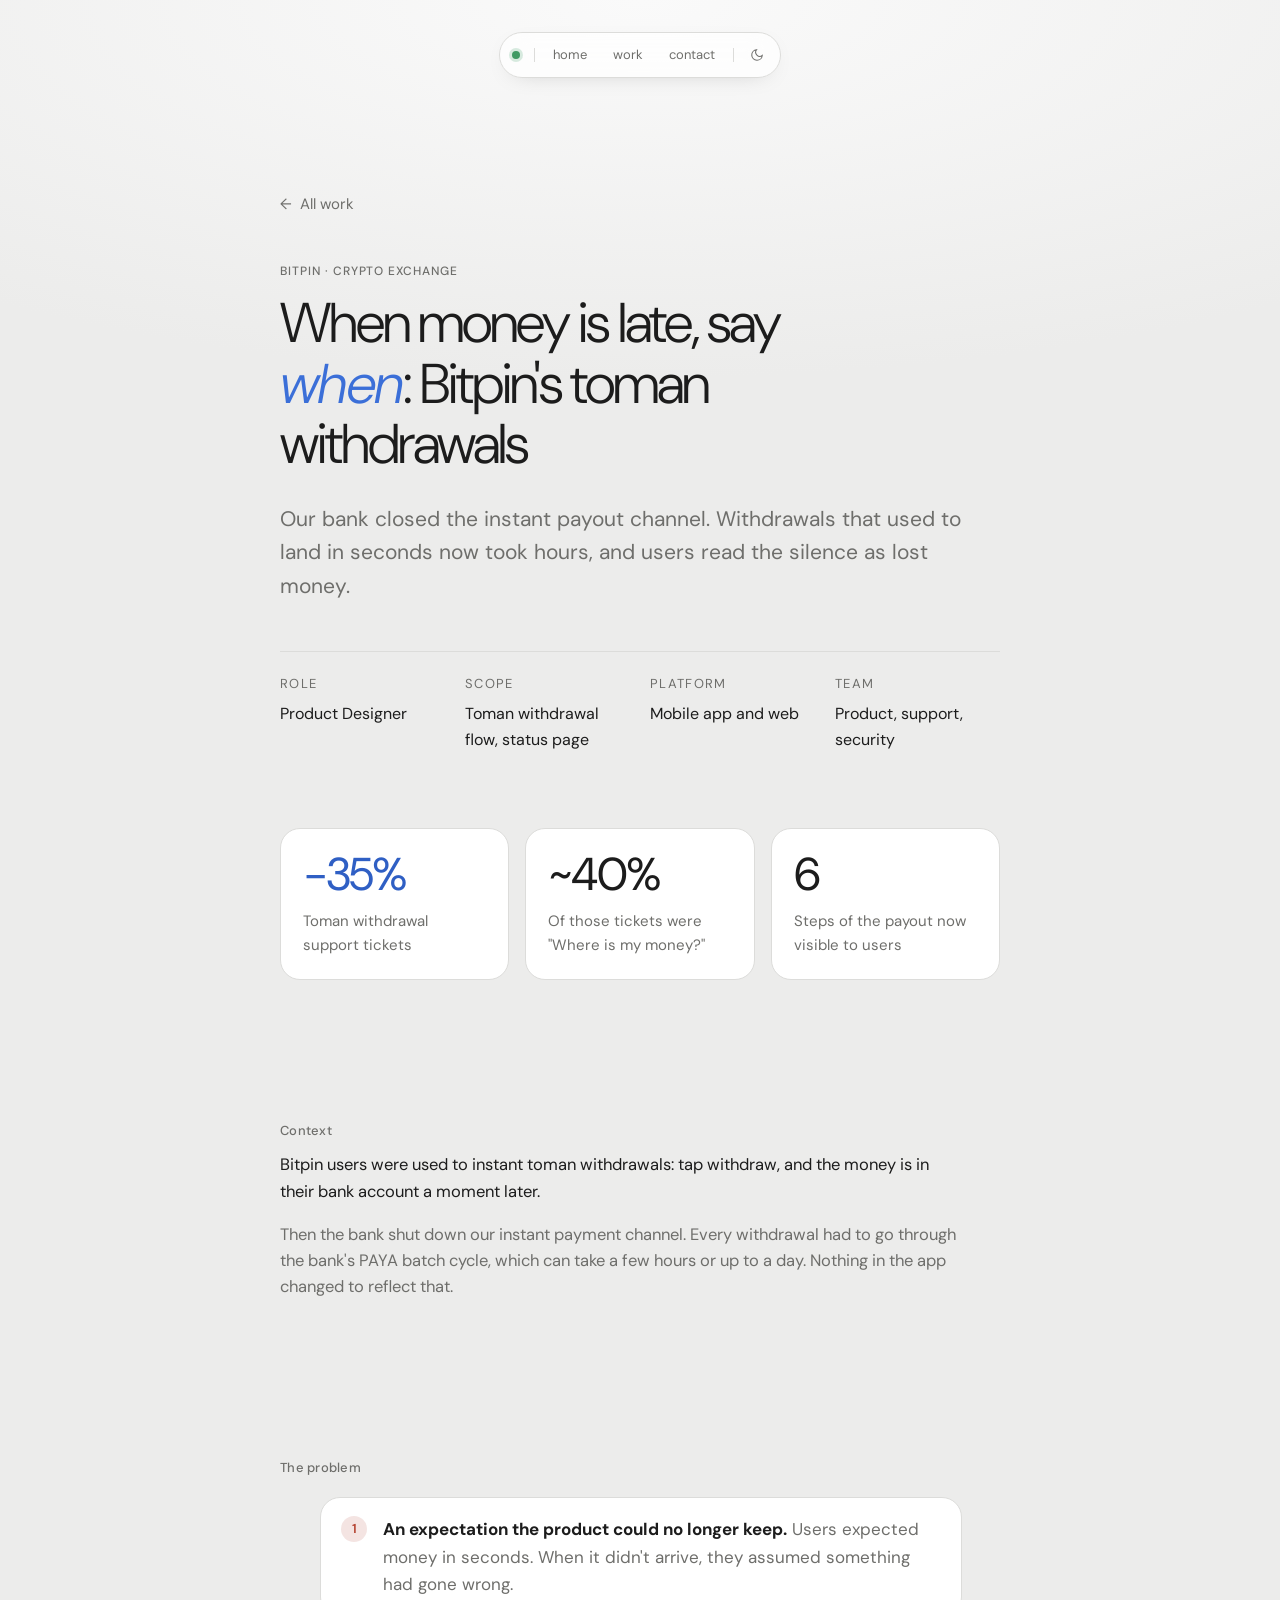
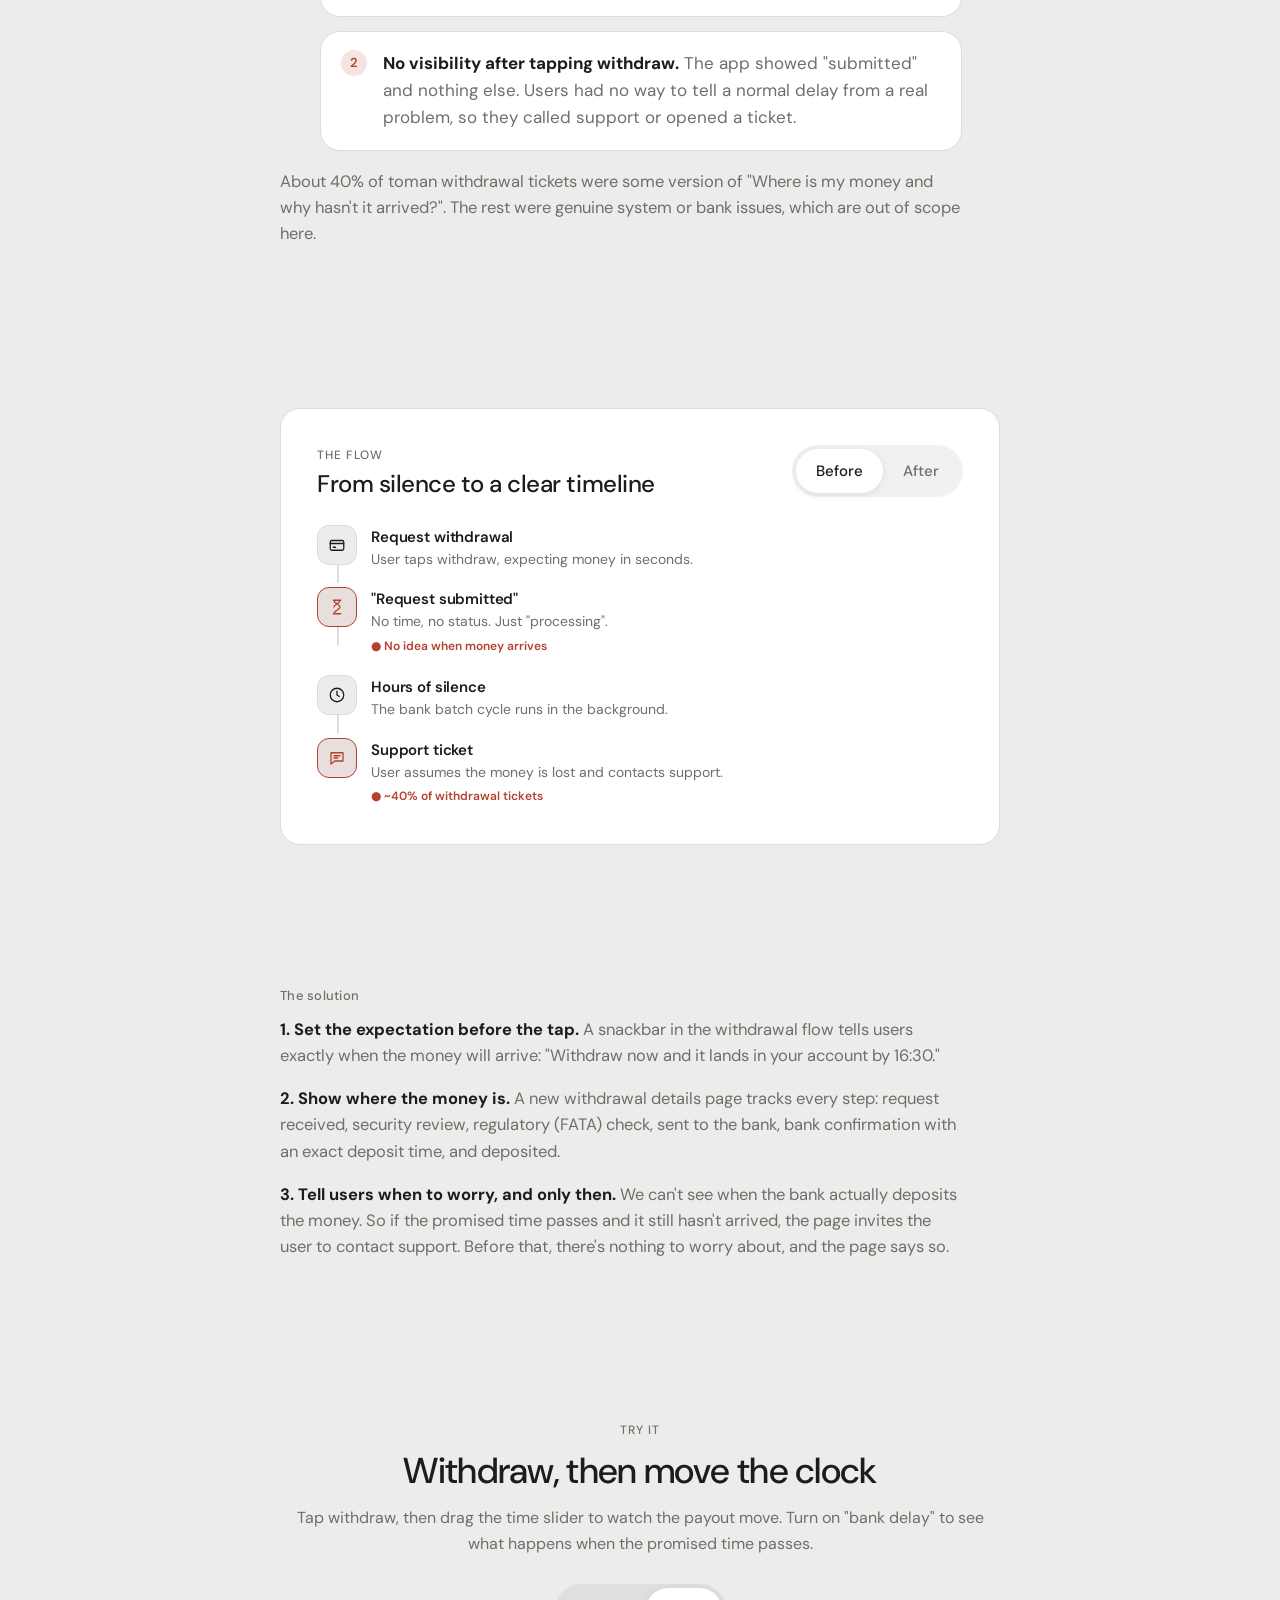
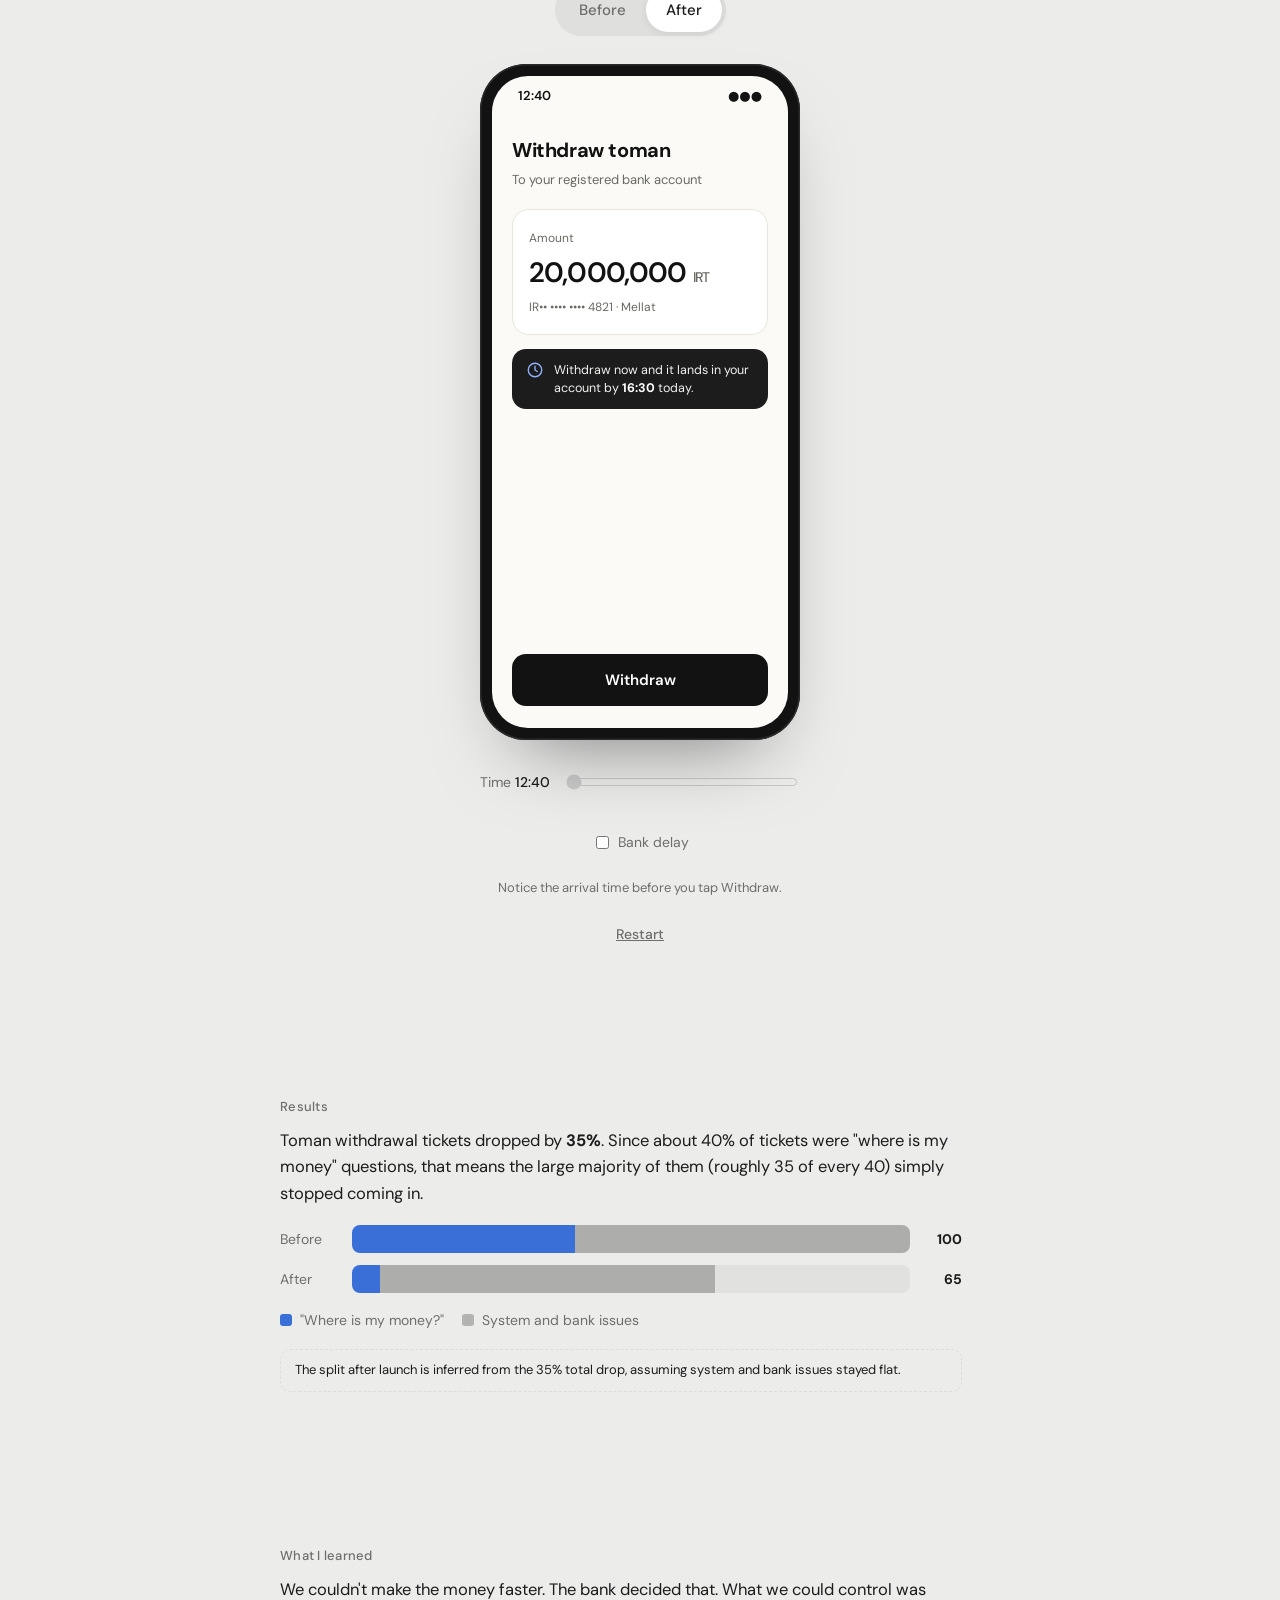
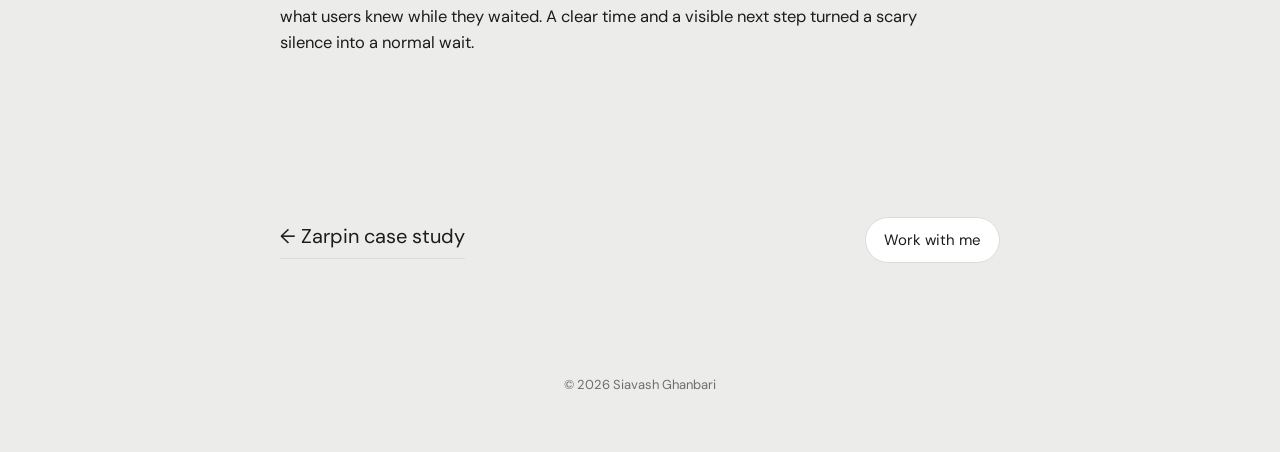
==== bitpin.html @ 80f56944 "Add product design portfolio with Zarpin and Bitpin case studies Co-Authored-By: Claude Opus 5.5 <no" ====
<!doctype html>
<html lang="en">
<head>
  <meta charset="utf-8">
  <meta name="viewport" content="width=device-width, initial-scale=1">
  <title>Bitpin Toman Withdrawals · Siavash Ghanbari</title>
  <meta name="description" content="Case study: making delayed toman withdrawals at Bitpin transparent, cutting withdrawal support tickets by 35%.">
  <link rel="preconnect" href="https://fonts.googleapis.com">
  <link rel="preconnect" href="https://fonts.gstatic.com" crossorigin>
  <link href="https://fonts.googleapis.com/css2?family=DM+Sans:opsz,wght@9..40,300;9..40,400;9..40,500;9..40,600&display=swap" rel="stylesheet">
  <link rel="stylesheet" href="styles.css">
  <script>(function(){var t=null;try{t=new URLSearchParams(location.search).get('theme')}catch(e){}if(t!=='dark'&&t!=='light'){try{t=localStorage.getItem('theme')}catch(e){}}if(t!=='dark'&&t!=='light'){t=matchMedia('(prefers-color-scheme: dark)').matches?'dark':'light'}document.documentElement.dataset.theme=t;try{localStorage.setItem('theme',t)}catch(e){}})()</script>
  <link rel="icon" href="avatar.webp">
</head>
<body>
  <a class="skip" href="#main">Skip to content</a>
  <div class="progress" aria-hidden="true"></div>

  <header class="pillnav-wrap">
    <nav class="pillnav" aria-label="Primary">
      <span class="pill-dot" aria-hidden="true"></span>
      <span class="pill-sep" aria-hidden="true"></span>
      <a href="index.html">home</a>
      <a href="index.html#work">work</a>
      <a href="index.html#contact">contact</a>
      <span class="pill-sep" aria-hidden="true"></span>
      <button class="pill-theme" type="button" aria-label="Toggle dark mode" data-theme-toggle>
        <svg viewBox="0 0 24 24" fill="none" stroke="currentColor" stroke-width="1.8" stroke-linecap="round"><path d="M21 12.8A9 9 0 1 1 11.2 3a7 7 0 0 0 9.8 9.8Z"/></svg>
      </button>
    </nav>
  </header>

  <main id="main">
    <section class="cs-hero">
      <div class="wrap">
        <a class="back" href="index.html"><span aria-hidden="true">←</span> All work</a>
        <p class="eyebrow">Bitpin · Crypto exchange</p>
        <h1>When money is late, say <span class="serif" style="color:#3b6fd8">when</span>: Bitpin's toman withdrawals</h1>
        <p class="hero-lede" style="opacity:1;animation:none">Our bank closed the instant payout channel. Withdrawals that used to land in seconds now took hours, and users read the silence as lost money.</p>
        <dl class="facts">
          <div><dt>Role</dt><dd>Product Designer</dd></div>
          <div><dt>Scope</dt><dd>Toman withdrawal flow, status page</dd></div>
          <div><dt>Platform</dt><dd>Mobile app and web</dd></div>
          <div><dt>Team</dt><dd>Product, support, security</dd></div>
        </dl>
      </div>
    </section>

    <section style="padding-top:20px">
      <div class="wrap">
        <div class="kpis">
          <div class="kpi reveal"><b class="blue">−35%</b><span>Toman withdrawal support tickets</span></div>
          <div class="kpi reveal"><b>~40%</b><span>Of those tickets were "Where is my money?"</span></div>
          <div class="kpi reveal"><b>6</b><span>Steps of the payout now visible to users</span></div>
        </div>
      </div>
    </section>

    <section>
      <div class="wrap cs-grid">
        <h2 class="reveal">Context</h2>
        <div class="body reveal">
          <p>Bitpin users were used to instant toman withdrawals: tap withdraw, and the money is in their bank account a moment later.</p>
          <p class="muted">Then the bank shut down our instant payment channel. Every withdrawal had to go through the bank's PAYA batch cycle, which can take a few hours or up to a day. Nothing in the app changed to reflect that.</p>
        </div>
      </div>
    </section>

    <section>
      <div class="wrap cs-grid">
        <h2 class="reveal">The problem</h2>
        <div class="body reveal">
          <ul class="pain">
            <li><span class="n">1</span><div><strong>An expectation the product could no longer keep.</strong> <span class="muted">Users expected money in seconds. When it didn't arrive, they assumed something had gone wrong.</span></div></li>
            <li><span class="n">2</span><div><strong>No visibility after tapping withdraw.</strong> <span class="muted">The app showed "submitted" and nothing else. Users had no way to tell a normal delay from a real problem, so they called support or opened a ticket.</span></div></li>
          </ul>
          <p class="muted" style="margin-top:18px">About 40% of toman withdrawal tickets were some version of "Where is my money and why hasn't it arrived?". The rest were genuine system or bank issues, which are out of scope here.</p>
        </div>
      </div>
    </section>

    <section>
      <div class="wrap">
        <div class="flow-wrap reveal">
          <div class="flow-top">
            <div><p class="eyebrow" style="margin:0 0 6px">The flow</p><h3 style="font-size:24px">From silence to a clear timeline</h3></div>
            <div class="seg" data-seg="flow" role="group" aria-label="Compare flows">
              <span class="thumb" aria-hidden="true"></span>
              <button type="button" data-value="before" aria-pressed="true">Before</button>
              <button type="button" data-value="after" aria-pressed="false">After</button>
            </div>
          </div>
          <ol class="flow" data-flow style="list-style:none;padding:0;margin:0" aria-live="polite"></ol>
        </div>
      </div>
    </section>

    <section>
      <div class="wrap cs-grid">
        <h2 class="reveal">The solution</h2>
        <div class="body reveal">
          <p><strong>1. Set the expectation before the tap.</strong> <span class="muted">A snackbar in the withdrawal flow tells users exactly when the money will arrive: "Withdraw now and it lands in your account by 16:30."</span></p>
          <p><strong>2. Show where the money is.</strong> <span class="muted">A new withdrawal details page tracks every step: request received, security review, regulatory (FATA) check, sent to the bank, bank confirmation with an exact deposit time, and deposited.</span></p>
          <p><strong>3. Tell users when to worry, and only then.</strong> <span class="muted">We can't see when the bank actually deposits the money. So if the promised time passes and it still hasn't arrived, the page invites the user to contact support. Before that, there's nothing to worry about, and the page says so.</span></p>
        </div>
      </div>
    </section>

    <section>
      <div class="wrap proto">
        <div class="proto-copy reveal">
          <p class="eyebrow">Try it</p>
          <h3>Withdraw, then move the clock</h3>
          <p>Tap withdraw, then drag the time slider to watch the payout move. Turn on "bank delay" to see what happens when the promised time passes.</p>
          <div class="seg" data-seg="wproto" role="group" aria-label="Prototype version" style="margin-top:12px">
            <span class="thumb" aria-hidden="true"></span>
            <button type="button" data-value="before" aria-pressed="false">Before</button>
            <button type="button" data-value="after" aria-pressed="true">After</button>
          </div>
        </div>
        <div class="reveal">
          <div class="phone" data-wproto>
            <div class="screen">
              <div class="sbar" aria-hidden="true"><span data-wclock>12:40</span><span>●●●</span></div>

              <div class="view" data-view="form">
                <h5>Withdraw toman</h5>
                <p class="sub">To your registered bank account</p>
                <div class="amount"><small>Amount</small><div>20,000,000 <em>IRT</em></div><small>IR•• •••• •••• 4821 · Mellat</small></div>
                <div class="snack" data-snack><svg viewBox="0 0 24 24" fill="none" stroke="currentColor" stroke-width="1.8" stroke-linecap="round"><circle cx="12" cy="12" r="9"/><path d="M12 7v5l3 2"/></svg><span>Withdraw now and it lands in your account by <b>16:30</b> today.</span></div>
                <button class="pbtn" type="button" data-act="withdraw">Withdraw</button>
              </div>

              <div class="view hidden" data-view="old">
                <div class="success" style="display:flex;flex-direction:column;align-items:center;text-align:center;margin-top:40px;gap:6px">
                  <div class="spinner" aria-hidden="true"></div>
                  <h5 style="margin-top:14px">Request submitted</h5>
                  <p class="sub">Processing</p>
                </div>
                <div class="old-msg" data-oldmsg></div>
                <button class="pbtn ghost" type="button" data-act="reset" style="margin-top:auto">Back</button>
              </div>

              <div class="view hidden" data-view="details">
                <h5>Withdrawal details</h5>
                <p class="sub">20,000,000 IRT · Mellat ••4821</p>
                <ol class="wsteps" data-wsteps></ol>
                <div class="eta-card" data-eta>Expected in your account by <b>16:30</b></div>
                <div class="late-card" data-late hidden>
                  <strong>It's past 16:30 and the money isn't in your account?</strong>
                  <span>Banks sometimes run late. Contact support and we'll trace it.</span>
                  <button class="pbtn" type="button">Contact support</button>
                </div>
              </div>
            </div>
          </div>
          <div class="time-ctrl" data-timectrl>
            <label for="wtime">Time <output data-wtime-out>12:40</output></label>
            <input id="wtime" type="range" min="0" max="320" value="0" step="5" disabled>
            <label class="delay"><input type="checkbox" data-delay> Bank delay</label>
          </div>
          <p class="proto-hint" data-whint aria-live="polite"></p>
          <p style="text-align:center;margin:0"><button class="replay" type="button" data-wreset>Restart</button></p>
        </div>
      </div>
    </section>

    <section>
      <div class="wrap cs-grid">
        <h2 class="reveal">Results</h2>
        <div class="body reveal">
          <p>Toman withdrawal tickets dropped by <strong>35%</strong>. Since about 40% of tickets were "where is my money" questions, that means the large majority of them (roughly 35 of every 40) simply stopped coming in.</p>
          <div class="ticket-bars" aria-label="Withdrawal tickets before and after">
            <div class="tb-row"><span>Before</span><div class="tb"><i class="tb-where" style="--w:40%"></i><i class="tb-other" style="--w:60%"></i></div><b>100</b></div>
            <div class="tb-row"><span>After</span><div class="tb"><i class="tb-where" style="--w:5%"></i><i class="tb-other" style="--w:60%"></i></div><b>65</b></div>
          </div>
          <div class="legend"><span><i style="background:#3b6fd8"></i>"Where is my money?"</span><span><i style="background:color-mix(in srgb,var(--muted) 45%,transparent)"></i>System and bank issues</span></div>
          <p class="note">The split after launch is inferred from the 35% total drop, assuming system and bank issues stayed flat.</p>
        </div>
      </div>
    </section>

    <section>
      <div class="wrap cs-grid">
        <h2 class="reveal">What I learned</h2>
        <div class="body reveal">
          <p>We couldn't make the money faster. The bank decided that. What we could control was what users knew while they waited. A clear time and a visible next step turned a scary silence into a normal wait.</p>
        </div>
      </div>
    </section>

    <section>
      <div class="wrap next-case">
        <a class="big-link" href="zarpin.html" style="margin:0">← Zarpin case study</a>
        <a class="btn" href="index.html#contact">Work with me</a>
      </div>
    </section>
  </main>

  <footer class="c-footer">© <span data-year></span> Siavash Ghanbari</footer>

  <div class="cursor-pill" aria-hidden="true"></div>
  <script>
    window.PAGE_FLOWS = {
      before: [
        { t: 'Request withdrawal', d: 'User taps withdraw, expecting money in seconds.', icon: 'card' },
        { t: '"Request submitted"', d: 'No time, no status. Just "processing".', icon: 'hourglass', drop: 'No idea when money arrives' },
        { t: 'Hours of silence', d: 'The bank batch cycle runs in the background.', icon: 'clock' },
        { t: 'Support ticket', d: 'User assumes the money is lost and contacts support.', icon: 'chat', drop: '~40% of withdrawal tickets' },
      ],
      after: [
        { t: 'Request withdrawal + ETA snackbar', d: '"Withdraw now and it lands by 16:30."', icon: 'bell', fixed: 'Expectation set before the tap' },
        { t: 'Security and FATA checks', d: 'Shown live on the withdrawal details page.', icon: 'shield' },
        { t: 'Sent to bank, time confirmed', d: 'The bank confirms an exact deposit time.', icon: 'bank' },
        { t: 'Deposited', d: 'The timeline completes.', icon: 'check' },
        { t: 'Late? Then contact support', d: 'Support is offered only after the promised time passes.', icon: 'chat', fixed: 'Tickets only when needed' },
      ],
    };
  </script>
  <script src="data.js"></script>
  <script src="main.js"></script>
  <script src="bitpin.js"></script>
</body>
</html>
---- styles.css ----
/* ---------- Tokens ---------- */
:root {
  --bg: #f7f6f2;
  --surface: #ffffff;
  --ink: #121212;
  --muted: #5f5f5a;
  --line: #e4e2db;
  --accent: #b8902c;        /* gold, decorative */
  --accent-ink: #7d5f12;    /* gold, text-safe on light */
  --danger: #b4412f;
  --good: #2f7a4f;
  --radius: 18px;
  --ease: cubic-bezier(.22, 1, .36, 1);
  --fast: 180ms;
  --mid: 320ms;
  --max: 1120px;
  --gutter: clamp(16px, 4vw, 40px);
  color-scheme: light;
}
@media (prefers-color-scheme: dark) {
  :root:not([data-theme="light"]) {
    --bg: #0f0f0e; --surface: #181816; --ink: #f2f1ec; --muted: #a3a29b;
    --line: #2a2a27; --accent: #d6ad4b; --accent-ink: #e2bd62;
    --danger: #e0715f; --good: #5fbf88; color-scheme: dark;
  }
}
:root[data-theme="dark"] {
  --bg: #0f0f0e; --surface: #181816; --ink: #f2f1ec; --muted: #a3a29b;
  --line: #2a2a27; --accent: #d6ad4b; --accent-ink: #e2bd62;
  --danger: #e0715f; --good: #5fbf88; color-scheme: dark;
}

/* ---------- Base ---------- */
*, *::before, *::after { box-sizing: border-box; }
html { -webkit-text-size-adjust: 100%; scroll-behavior: smooth; }
body {
  margin: 0; background: var(--bg); color: var(--ink);
  font: 400 17px/1.6 "DM Sans", system-ui, -apple-system, sans-serif;
  -webkit-font-smoothing: antialiased; overflow-x: hidden;
}
img { max-width: 100%; display: block; }
a { color: inherit; }
::selection { background: var(--accent); color: #111; }
:focus-visible { outline: 2px solid var(--accent); outline-offset: 3px; border-radius: 6px; }
.skip { position: absolute; left: -999px; top: 8px; background: var(--ink); color: var(--bg); padding: 8px 12px; border-radius: 8px; z-index: 100; }
.skip:focus { left: 8px; }
.wrap { max-width: var(--max); margin: 0 auto; padding: 0 var(--gutter); }
.serif { font-family: "Instrument Serif", Georgia, serif; font-weight: 400; font-style: italic; letter-spacing: -0.01em; }
.eyebrow { font-size: 13px; text-transform: uppercase; letter-spacing: .12em; color: var(--muted); font-weight: 500; }
h1, h2, h3 { line-height: 1.08; letter-spacing: -0.03em; margin: 0; font-weight: 600; }
p { margin: 0 0 1em; }

/* ---------- Nav ---------- */
.nav {
  position: sticky; top: 0; z-index: 40;
  backdrop-filter: saturate(1.4) blur(14px); -webkit-backdrop-filter: saturate(1.4) blur(14px);
  background: color-mix(in srgb, var(--bg) 78%, transparent);
  border-bottom: 1px solid transparent; transition: border-color var(--mid) var(--ease);
}
.nav.scrolled { border-color: var(--line); }
.nav .wrap { display: flex; align-items: center; justify-content: space-between; height: 64px; }
.logo { white-space: nowrap; font-weight: 600; text-decoration: none; letter-spacing: -0.02em; display: flex; align-items: center; gap: 10px; }
.logo .dot { width: 9px; height: 9px; border-radius: 50%; background: var(--accent); box-shadow: 0 0 0 0 var(--accent); animation: pulse 2.4s infinite; }
@keyframes pulse { 0% { box-shadow: 0 0 0 0 color-mix(in srgb, var(--accent) 60%, transparent); } 70% { box-shadow: 0 0 0 10px transparent; } 100% { box-shadow: 0 0 0 0 transparent; } }
.nav-links { display: flex; gap: 6px; align-items: center; }
.nav-links a, .theme-btn {
  text-decoration: none; font-size: 15px; padding: 10px 14px; border-radius: 999px; color: var(--muted);
  transition: color var(--fast), background var(--fast); min-height: 44px; display: inline-flex; align-items: center;
}
.nav-links a:hover { color: var(--ink); background: color-mix(in srgb, var(--ink) 6%, transparent); }
.theme-btn { border: 0; background: none; cursor: pointer; font: inherit; width: 44px; justify-content: center; }
.theme-btn:hover { color: var(--ink); background: color-mix(in srgb, var(--ink) 6%, transparent); }
.theme-btn svg { width: 18px; height: 18px; }
@media (max-width: 560px) { .nav-links a.hide-sm { display: none; } .nav-links { gap: 0; } .nav-links a { padding: 10px; } }

/* ---------- Hero ---------- */
.hero { padding: clamp(72px, 14vw, 160px) 0 clamp(56px, 9vw, 110px); }
.hero h1 { font-size: clamp(44px, 8.4vw, 104px); max-width: 13ch; }
.hero h1 .line { display: block; overflow: hidden; padding-bottom: .06em; }
.hero h1 .line > span { display: inline-block; transform: translateY(105%); animation: rise .9s var(--ease) forwards; }
.hero h1 .line:nth-child(2) > span { animation-delay: .08s; }
.hero h1 .line:nth-child(3) > span { animation-delay: .16s; }
@keyframes rise { to { transform: none; } }
.hero-meta { display: flex; flex-wrap: wrap; gap: 28px 48px; margin-top: 44px; color: var(--muted); font-size: 15px; opacity: 0; animation: fade .8s .45s var(--ease) forwards; }
.hero-meta strong { display: block; color: var(--ink); font-weight: 500; }
.hero-lede { font-size: clamp(18px, 2vw, 21px); color: var(--muted); max-width: 46ch; margin-top: 28px; opacity: 0; animation: fade .8s .3s var(--ease) forwards; }
@keyframes fade { from { opacity: 0; transform: translateY(8px); } to { opacity: 1; transform: none; } }
.status { display: inline-flex; align-items: center; gap: 8px; }
.status i { width: 8px; height: 8px; border-radius: 50%; background: var(--good); display: inline-block; }

/* ---------- Section ---------- */
section { padding: clamp(56px, 9vw, 120px) 0; }
.section-head { display: flex; justify-content: space-between; align-items: end; gap: 24px; margin-bottom: 40px; border-top: 1px solid var(--line); padding-top: 22px; }
.section-head h2 { font-size: clamp(28px, 4vw, 44px); }

/* ---------- Work cards ---------- */
.work { display: grid; gap: 28px; }
.card {
  position: relative; display: grid; grid-template-columns: 1.15fr 1fr; gap: 0; text-decoration: none;
  background: var(--surface); border: 1px solid var(--line); border-radius: var(--radius); overflow: hidden;
  transition: transform var(--mid) var(--ease), box-shadow var(--mid) var(--ease); cursor: none;
}
.card:hover { transform: translateY(-4px); box-shadow: 0 24px 60px -30px rgba(0,0,0,.35); }
.card-media { aspect-ratio: 4 / 3; background: radial-gradient(120% 120% at 20% 10%, #f3e3b4 0%, #e6c76f 40%, #b8902c 100%); position: relative; overflow: hidden; }
.card-media .phone-mini { position: absolute; left: 50%; top: 14%; width: 38%; transform: translateX(-50%) translateY(6%); transition: transform .6s var(--ease); }
.card:hover .phone-mini { transform: translateX(-50%) translateY(0) rotate(-2deg); }
.card-body { padding: clamp(24px, 3.4vw, 44px); display: flex; flex-direction: column; gap: 14px; }
.card-body h3 { font-size: clamp(24px, 2.8vw, 34px); }
.card-body p { color: var(--muted); margin: 0; }
.tags { display: flex; flex-wrap: wrap; gap: 8px; margin-top: auto; padding-top: 14px; }
.tag { font-size: 13px; border: 1px solid var(--line); padding: 5px 11px; border-radius: 999px; color: var(--muted); }
.kpi-inline { font-size: 15px; color: var(--ink); display: flex; gap: 8px; align-items: baseline; }
.kpi-inline b { font-size: 30px; letter-spacing: -0.03em; color: var(--accent-ink); }
.card.soon { cursor: default; grid-template-columns: 1fr; }
.card.soon:hover { transform: none; box-shadow: none; }
.card.soon .card-body { flex-direction: row; justify-content: space-between; align-items: center; }
@media (max-width: 820px) { .card { grid-template-columns: 1fr; cursor: pointer; } }

/* cursor pill */
.cursor-pill {
  position: fixed; left: 0; top: 0; z-index: 60; pointer-events: none;
  background: var(--ink); color: var(--bg); font-size: 14px; font-weight: 500; padding: 10px 16px; border-radius: 999px;
  transform: translate(-50%, -50%) scale(0); transition: transform var(--mid) var(--ease); white-space: nowrap;
}
.cursor-pill.on { transform: translate(-50%, -50%) scale(1); }
@media (hover: none) { .cursor-pill { display: none; } }

/* ---------- About / Approach ---------- */
.approach { display: grid; grid-template-columns: repeat(3, 1fr); gap: 20px; }
.approach .item { border-top: 1px solid var(--line); padding-top: 18px; }
.approach .num { font-size: 13px; color: var(--muted); font-variant-numeric: tabular-nums; }
.approach h3 { font-size: 20px; margin: 10px 0 8px; letter-spacing: -0.01em; }
.approach p { color: var(--muted); font-size: 16px; }
@media (max-width: 820px) { .approach { grid-template-columns: 1fr; } }

/* ---------- Contact ---------- */
.contact h2 { font-size: clamp(40px, 7vw, 88px); max-width: 14ch; }
.big-link { display: inline-flex; align-items: center; gap: 14px; margin-top: 36px; font-size: clamp(20px, 2.6vw, 28px); text-decoration: none; border-bottom: 1px solid var(--line); padding-bottom: 6px; transition: gap var(--mid) var(--ease), border-color var(--fast); }
.big-link:hover { gap: 22px; border-color: var(--ink); }
.socials { display: flex; flex-wrap: wrap; gap: 10px; margin-top: 32px; }
.btn {
  display: inline-flex; align-items: center; gap: 8px; min-height: 44px; padding: 10px 18px; border-radius: 999px;
  border: 1px solid var(--line); text-decoration: none; font-size: 15px; background: var(--surface);
  transition: background var(--fast), color var(--fast), transform var(--fast);
}
.btn:hover { background: var(--ink); color: var(--bg); }
.btn:active { transform: scale(.97); }
footer { padding: 32px 0 48px; color: var(--muted); font-size: 14px; }
footer .wrap { display: flex; justify-content: space-between; gap: 16px; flex-wrap: wrap; border-top: 1px solid var(--line); padding-top: 22px; }

/* ---------- Reveal ---------- */
.reveal { opacity: 0; transform: translateY(18px); transition: opacity .8s var(--ease), transform .8s var(--ease); }
.reveal.in { opacity: 1; transform: none; }

/* ---------- Case study ---------- */
.progress { position: fixed; top: 0; left: 0; height: 2px; background: var(--accent); width: 100%; transform-origin: 0 50%; transform: scaleX(0); z-index: 50; }
.cs-hero { padding: clamp(56px, 10vw, 120px) 0 40px; }
.cs-hero h1 { font-size: clamp(38px, 6.6vw, 80px); max-width: 16ch; }
.back { display: inline-flex; gap: 8px; align-items: center; text-decoration: none; color: var(--muted); font-size: 15px; margin-bottom: 36px; min-height: 44px; }
.back:hover { color: var(--ink); }
.facts { display: grid; grid-template-columns: repeat(4, 1fr); gap: 20px; margin-top: 48px; border-top: 1px solid var(--line); padding-top: 22px; }
.facts dt { font-size: 13px; color: var(--muted); text-transform: uppercase; letter-spacing: .1em; }
.facts dd { margin: 6px 0 0; font-size: 16px; }
@media (max-width: 720px) { .facts { grid-template-columns: 1fr 1fr; } }

.kpis { display: grid; grid-template-columns: repeat(3, 1fr); gap: 16px; }
.kpi { background: var(--surface); border: 1px solid var(--line); border-radius: var(--radius); padding: 26px; }
.kpi b { display: block; font-size: clamp(40px, 5.4vw, 64px); letter-spacing: -0.04em; line-height: 1; font-weight: 600; font-variant-numeric: tabular-nums; }
.kpi b.gold { color: var(--accent-ink); }
.kpi > span { color: var(--muted); font-size: 15px; display: block; margin-top: 12px; }
@media (max-width: 720px) { .kpis { grid-template-columns: 1fr; } }

.cs-grid { display: grid; grid-template-columns: 220px 1fr; gap: 40px; }
.cs-grid h2 { font-size: 15px; letter-spacing: .1em; text-transform: uppercase; color: var(--muted); font-weight: 500; position: sticky; top: 90px; align-self: start; }
.cs-grid .body { font-size: 19px; max-width: 62ch; }
.cs-grid .body p { color: var(--ink); }
.cs-grid .body .muted { color: var(--muted); }
@media (max-width: 820px) { .cs-grid { grid-template-columns: 1fr; gap: 14px; } .cs-grid h2 { position: static; } }

.pain { display: grid; gap: 14px; margin-top: 8px; }
.pain li { list-style: none; background: var(--surface); border: 1px solid var(--line); border-radius: 14px; padding: 18px 20px; display: grid; grid-template-columns: 30px 1fr; gap: 12px; font-size: 17px; }
.pain li span.n { width: 26px; height: 26px; border-radius: 50%; background: color-mix(in srgb, var(--danger) 14%, transparent); color: var(--danger); display: grid; place-items: center; font-size: 13px; font-weight: 600; }
.pain ul { padding: 0; margin: 0; }

/* Segmented toggle */
.seg { display: inline-flex; padding: 4px; border-radius: 999px; background: color-mix(in srgb, var(--ink) 6%, transparent); position: relative; }
.seg button { position: relative; z-index: 1; border: 0; background: none; font: 500 15px "DM Sans", sans-serif; color: var(--muted); padding: 10px 20px; min-height: 44px; border-radius: 999px; cursor: pointer; transition: color var(--mid) var(--ease); }
.seg button[aria-pressed="true"] { color: var(--ink); }
.seg .thumb { position: absolute; top: 4px; bottom: 4px; left: 4px; border-radius: 999px; background: var(--surface); box-shadow: 0 2px 10px rgba(0,0,0,.08); transition: transform var(--mid) var(--ease), width var(--mid) var(--ease); }

/* Flow diagram */
.flow-wrap { background: var(--surface); border: 1px solid var(--line); border-radius: var(--radius); padding: clamp(20px, 3vw, 36px); }
.flow-top { display: flex; justify-content: space-between; align-items: center; gap: 16px; flex-wrap: wrap; margin-bottom: 28px; }
.flow { display: flex; align-items: stretch; gap: 0; overflow: visible; }
.step { flex: 1; min-width: 0; position: relative; display: flex; flex-direction: column; align-items: flex-start; gap: 10px; padding-right: 18px; transition: opacity var(--mid) var(--ease), transform var(--mid) var(--ease); }
.step .node { width: 40px; height: 40px; border-radius: 12px; border: 1.5px solid var(--line); display: grid; place-items: center; background: var(--bg); position: relative; z-index: 1; }
.step .node svg { width: 18px; height: 18px; }
.step::after { content: ""; position: absolute; top: 20px; left: 40px; right: 0; height: 1.5px; background: var(--line); }
.step:last-child::after { display: none; }
.step h4 { margin: 0; font-size: 15px; font-weight: 600; letter-spacing: -0.01em; }
.step p { margin: 0; font-size: 14px; color: var(--muted); line-height: 1.45; }
.step.drop .node { border-color: var(--danger); color: var(--danger); background: color-mix(in srgb, var(--danger) 8%, var(--bg)); }
.step.drop .flag { font-size: 12px; font-weight: 600; color: var(--danger); display: inline-flex; gap: 6px; align-items: center; }
.step.fixed .node { border-color: var(--good); color: var(--good); background: color-mix(in srgb, var(--good) 8%, var(--bg)); }
.step.fixed .flag { font-size: 12px; font-weight: 600; color: var(--good); }
.step.gone { opacity: 0; transform: translateY(8px); }
@media (max-width: 760px) {
  .flow { flex-direction: column; gap: 18px; }
  .step { flex-direction: row; align-items: flex-start; padding: 0; gap: 14px; }
  .step > div { flex: 1; }
  .step::after { top: 40px; left: 20px; right: auto; width: 1.5px; height: 18px; }
}

/* Funnel */
.funnel { display: grid; gap: 14px; margin-top: 8px; }
.frow { display: grid; grid-template-columns: 160px 1fr 56px; gap: 14px; align-items: center; font-size: 15px; }
.frow .label { color: var(--muted); }
.bar { height: 30px; border-radius: 8px; background: color-mix(in srgb, var(--ink) 6%, transparent); overflow: hidden; position: relative; }
.bar i { position: absolute; inset: 0; transform-origin: 0 50%; transform: scaleX(0); border-radius: 8px; transition: transform .9s var(--ease); }
.bar i.before { background: color-mix(in srgb, var(--muted) 45%, transparent); }
.bar i.after { background: var(--accent); }
.frow .val { text-align: right; font-variant-numeric: tabular-nums; font-weight: 600; }
.legend { display: flex; gap: 18px; font-size: 14px; color: var(--muted); margin-top: 16px; flex-wrap: wrap; }
.legend span { display: inline-flex; gap: 8px; align-items: center; }
.legend i { width: 12px; height: 12px; border-radius: 3px; display: inline-block; }
.note { font-size: 13px; color: var(--muted); margin-top: 18px; padding: 10px 14px; border: 1px dashed var(--line); border-radius: 10px; }
@media (max-width: 600px) { .frow { grid-template-columns: 1fr 48px; } .frow .label { grid-column: 1 / -1; margin-bottom: -6px; } }

/* Prototype */
.proto { display: grid; grid-template-columns: 1fr 360px; gap: 48px; align-items: center; }
@media (max-width: 900px) { .proto { grid-template-columns: 1fr; } }
.proto-copy h3 { font-size: clamp(26px, 3vw, 36px); margin-bottom: 14px; }
.proto-copy p { color: var(--muted); }
.phone {
  width: 100%; max-width: 340px; aspect-ratio: 9 / 19; margin: 0 auto; border-radius: 46px; padding: 12px;
  background: #121212; box-shadow: 0 40px 80px -40px rgba(0,0,0,.5), inset 0 0 0 1.5px #2b2b2b; position: relative;
}
.screen { position: relative; height: 100%; border-radius: 36px; background: #fbfaf6; overflow: hidden; color: #121212; font-size: 14px; }
.screen .sbar { height: 40px; display: flex; justify-content: space-between; align-items: center; padding: 0 26px; font-size: 13px; font-weight: 600; }
.view { position: absolute; inset: 40px 0 0; padding: 14px 20px 22px; display: flex; flex-direction: column; transition: transform .45s var(--ease), opacity .3s var(--ease); }
.view.hidden { opacity: 0; transform: translateX(30px); pointer-events: none; }
.view h5 { font-size: 20px; margin: 4px 0 4px; letter-spacing: -0.02em; }
.view .sub { color: #6a6a64; font-size: 13px; margin: 0 0 18px; }
.amount { background: #fff; border: 1px solid #e8e5dc; border-radius: 16px; padding: 16px; }
.amount small { color: #6a6a64; font-size: 12px; }
.amount div { font-size: 28px; font-weight: 600; letter-spacing: -0.03em; margin-top: 2px; }
.amount div em { font-style: normal; font-size: 14px; color: #6a6a64; font-weight: 500; }
.chips { display: flex; gap: 8px; margin-top: 12px; }
.chips span { font-size: 12px; border: 1px solid #e8e5dc; padding: 6px 10px; border-radius: 999px; background: #fff; }
.pbtn { margin-top: auto; border: 0; border-radius: 14px; background: #121212; color: #fff; font: 600 15px "DM Sans", sans-serif; min-height: 52px; cursor: pointer; transition: transform var(--fast) var(--ease), background var(--fast); width: 100%; }
.pbtn:active { transform: scale(.97); }
.pbtn.gold { background: #c79c33; color: #121212; }
.pbtn.ghost { background: transparent; color: #121212; border: 1px solid #e0ddd3; margin-top: 10px; }
.invoice-full .rows, .sheet .rows { display: grid; gap: 10px; font-size: 13px; margin-top: 4px; }
.rows div { display: flex; justify-content: space-between; border-bottom: 1px dashed #e5e2d8; padding-bottom: 8px; }
.rows div span:first-child { color: #6a6a64; }
.rows div.total { border: 0; font-weight: 600; font-size: 15px; }
.stamp { margin: 16px auto 0; font-size: 12px; font-weight: 600; color: #2f7a4f; border: 1.5px solid #2f7a4f; padding: 6px 12px; border-radius: 8px; transform: rotate(-4deg); display: inline-block; }
.scrim { position: absolute; inset: 0; background: rgba(0,0,0,.42); opacity: 0; pointer-events: none; transition: opacity .3s var(--ease); z-index: 2; }
.scrim.on { opacity: 1; pointer-events: auto; }
.sheet { position: absolute; left: 0; right: 0; bottom: 0; background: #fff; border-radius: 26px 26px 36px 36px; padding: 10px 20px 22px; z-index: 3; transform: translateY(105%); transition: transform .5s var(--ease); display: flex; flex-direction: column; }
.sheet.on { transform: none; }
.sheet .grab { width: 40px; height: 5px; background: #ddd9cf; border-radius: 9px; margin: 2px auto 14px; }
.sheet .pill { align-self: flex-start; font-size: 11px; font-weight: 600; background: #f6ecd1; color: #7d5f12; padding: 5px 10px; border-radius: 999px; margin-bottom: 10px; }
.gateway { align-items: center; justify-content: center; text-align: center; gap: 14px; }
.spinner { width: 36px; height: 36px; border-radius: 50%; border: 3px solid #e8e5dc; border-top-color: #121212; animation: spin 0.8s linear infinite; }
@keyframes spin { to { transform: rotate(360deg); } }
.success { align-items: center; text-align: center; justify-content: center; gap: 6px; }
.check { width: 64px; height: 64px; border-radius: 50%; background: #e6f2ea; display: grid; place-items: center; margin-bottom: 10px; }
.check svg { width: 30px; height: 30px; stroke: #2f7a4f; stroke-dasharray: 30; stroke-dashoffset: 30; transition: stroke-dashoffset .6s .1s var(--ease); }
.view:not(.hidden) .check svg { stroke-dashoffset: 0; }
.buying { width: 100%; margin-top: 18px; background: #fff; border: 1px solid #e8e5dc; border-radius: 14px; padding: 14px; text-align: left; display: grid; gap: 10px; font-size: 13px; }
.buying .ln { display: flex; gap: 10px; align-items: center; color: #6a6a64; transition: color .3s; }
.buying .ln.done { color: #121212; }
.buying .ln i { width: 18px; height: 18px; border-radius: 50%; border: 1.5px solid #ddd9cf; display: grid; place-items: center; flex: none; transition: background .3s, border-color .3s; }
.buying .ln.done i { background: #2f7a4f; border-color: #2f7a4f; }
.buying .ln.done i::after { content: ""; width: 6px; height: 3px; border: solid #fff; border-width: 0 0 1.5px 1.5px; transform: rotate(-45deg) translateY(-1px); }
.warn { font-size: 12px; color: #b4412f; background: #fbeae6; padding: 8px 10px; border-radius: 10px; margin-top: 12px; text-align: left; }
.proto-hint { font-size: 13px; color: var(--muted); text-align: center; margin-top: 14px; }
.replay { border: 0; background: none; color: var(--muted); font: 500 14px "DM Sans", sans-serif; cursor: pointer; text-decoration: underline; min-height: 44px; }

.next-case { display: flex; justify-content: space-between; align-items: center; gap: 20px; flex-wrap: wrap; }

@media (prefers-reduced-motion: reduce) {
  *, *::before, *::after { animation-duration: .001ms !important; animation-iteration-count: 1 !important; transition-duration: .001ms !important; scroll-behavior: auto !important; }
  .reveal { opacity: 1; transform: none; }
}

/* ---------- Folder cards ---------- */
.folders { display: grid; grid-template-columns: repeat(2, 1fr); gap: clamp(20px, 3vw, 36px); }
@media (max-width: 820px) { .folders { grid-template-columns: 1fr; } }
.folder-card { text-decoration: none; display: flex; flex-direction: column; gap: 18px; cursor: none; }
@media (hover: none) { .folder-card { cursor: pointer; } }
.folder { position: relative; aspect-ratio: 5 / 4; perspective: 1100px; }
.folder-back {
  position: absolute; inset: 0 0 6% 0; overflow: hidden; border-radius: 22px;
  background: #b8902c; transition: transform .7s var(--ease);
}
.folder-back .blur { position: absolute; inset: -20%; filter: blur(34px) saturate(1.15); transform: translate3d(0,0,0); animation: drift 14s ease-in-out infinite alternate; }
.folder-back .blur.gold { background:
  radial-gradient(40% 50% at 20% 30%, #fff3cf 0%, transparent 70%),
  radial-gradient(45% 55% at 75% 25%, #e2b445 0%, transparent 70%),
  radial-gradient(50% 60% at 60% 80%, #8a5a12 0%, transparent 70%),
  radial-gradient(35% 40% at 30% 75%, #f1d27a 0%, transparent 70%),
  linear-gradient(135deg, #d9b25a, #6e4a0e); }
.folder-back .blur.gray { background:
  radial-gradient(40% 50% at 25% 30%, #ffffff 0%, transparent 70%),
  radial-gradient(45% 55% at 75% 30%, #b9b7b0 0%, transparent 70%),
  radial-gradient(50% 60% at 55% 85%, #8e8c86 0%, transparent 70%),
  linear-gradient(135deg, #d8d6d0, #a9a7a1); }
@keyframes drift { from { transform: translate(-3%, -2%) rotate(0deg); } to { transform: translate(3%, 2%) rotate(6deg); } }
.folder-back .tag-label { position: absolute; right: 22px; top: 18px; color: #fff; font-size: 13px; font-weight: 500; letter-spacing: .02em; text-shadow: 0 1px 8px rgba(0,0,0,.25); }
.folder .phone-mini { position: absolute; right: 9%; top: 12%; width: 30%; z-index: 1; transform: translateY(12%) rotate(4deg); transition: transform .7s var(--ease); filter: drop-shadow(0 18px 30px rgba(0,0,0,.28)); }
.folder-front {
  position: absolute; left: 0; right: 0; bottom: 0; height: 66%; z-index: 2;
  background: color-mix(in srgb, #ffffff 58%, transparent);
  -webkit-backdrop-filter: blur(22px) saturate(1.5); backdrop-filter: blur(22px) saturate(1.5);
  transform-origin: 50% 100%; transition: transform .7s var(--ease);
  display: flex; flex-direction: column; justify-content: space-between; padding: 46px clamp(20px, 3vw, 30px) clamp(18px, 2.6vw, 26px);
  color: #121212;
}
.folder-front .edge { position: absolute; inset: 0; width: 100%; height: 100%; pointer-events: none; overflow: visible; }
.folder-front .edge path { fill: none; stroke: rgba(255,255,255,.75); stroke-width: 1.5; }
.folder-front .eyebrow { color: #4a4a45; }
.folder-front h3 { font-size: clamp(22px, 2.4vw, 30px); margin-top: 6px; max-width: 16ch; }
.folder-front .row { display: flex; justify-content: space-between; align-items: flex-end; gap: 12px; }
.folder-front .metric b { font-size: clamp(34px, 4vw, 48px); letter-spacing: -0.04em; font-weight: 600; line-height: 1; display: block; }
.folder-front .metric span { font-size: 14px; color: #4a4a45; }
.folder-btn { width: 52px; height: 52px; border-radius: 16px; background: #121212; color: #fff; display: grid; place-items: center; flex: none; box-shadow: inset 0 1px 0 rgba(255,255,255,.18), 0 8px 20px -8px rgba(0,0,0,.5); transition: transform var(--mid) var(--ease); }
.folder-btn svg { width: 20px; height: 20px; transition: transform var(--mid) var(--ease); }
.folder-card:hover .folder-front, .folder-card:focus-visible .folder-front, .folder-card.peek .folder-front { transform: rotateX(-16deg); }
.folder-card:hover .phone-mini, .folder-card:focus-visible .phone-mini, .folder-card.peek .phone-mini { transform: translateY(-14%) rotate(-2deg); }
.folder-card:hover .folder-back, .folder-card.peek .folder-back { transform: scale(1.015); }
.folder-card:hover .folder-btn svg { transform: rotate(-45deg); }
.folder-card:focus-visible { outline: none; }
.folder-card:focus-visible .folder { outline: 2px solid var(--accent); outline-offset: 6px; border-radius: 24px; }
.folder-caption { color: var(--muted); font-size: 16px; max-width: 48ch; margin: 0; }
.folder-card.soon { cursor: default; }
.folder-card.soon .folder-front { background: color-mix(in srgb, #ffffff 44%, transparent); }
:root[data-theme="dark"] .folder-front { background: color-mix(in srgb, #1b1b19 62%, transparent); color: #f2f1ec; }
:root[data-theme="dark"] .folder-front .eyebrow, :root[data-theme="dark"] .folder-front .metric span { color: #b5b4ad; }
:root[data-theme="dark"] .folder-front .edge path { stroke: rgba(255,255,255,.14); }
:root[data-theme="dark"] .folder-btn { background: #f2f1ec; color: #121212; }
@media (prefers-color-scheme: dark) {
  :root:not([data-theme="light"]) .folder-front { background: color-mix(in srgb, #1b1b19 62%, transparent); color: #f2f1ec; }
  :root:not([data-theme="light"]) .folder-front .eyebrow, :root:not([data-theme="light"]) .folder-front .metric span { color: #b5b4ad; }
  :root:not([data-theme="light"]) .folder-front .edge path { stroke: rgba(255,255,255,.14); }
  :root:not([data-theme="light"]) .folder-btn { background: #f2f1ec; color: #121212; }
}
.sr-only { position: absolute; width: 1px; height: 1px; padding: 0; margin: -1px; overflow: hidden; clip: rect(0,0,0,0); white-space: nowrap; border: 0; }
.folder-front { height: 68%; }
.folder-front h3 { font-size: clamp(20px, 2.1vw, 26px); }
.folder-front .metric b { font-size: clamp(30px, 3.4vw, 42px); }
@media (max-width: 820px) { .folder { aspect-ratio: 1 / 1.02; } .folder-front { height: 64%; } }

/* =========================================================
   Soft gray, centered style (v3)
   ========================================================= */
:root {
  --bg: #ececeb; --bg-top: #fafafa; --surface: #ffffff; --ink: #1c1c1c; --muted: #6e6e6b; --line: #dcdcda;
  --accent: #b8902c; --accent-ink: #7d5f12; --max: 960px;
}
@media (prefers-color-scheme: dark) {
  :root:not([data-theme="light"]) { --bg: #121212; --bg-top: #1e1e1e; --surface: #1b1b1b; --ink: #ededeb; --muted: #9a9a96; --line: #2c2c2b; --accent: #d6ad4b; --accent-ink: #e2bd62; }
}
:root[data-theme="dark"] { --bg: #121212; --bg-top: #1e1e1e; --surface: #1b1b1b; --ink: #ededeb; --muted: #9a9a96; --line: #2c2c2b; --accent: #d6ad4b; --accent-ink: #e2bd62; }
body {
  font-family: "DM Sans", system-ui, -apple-system, sans-serif; font-size: 16px; line-height: 1.6;
  background: radial-gradient(120% 60% at 50% 0%, var(--bg-top) 0%, var(--bg) 70%) fixed, var(--bg);
}
h1, h2, h3 { letter-spacing: -0.02em; font-weight: 500; }
.eyebrow { letter-spacing: .08em; font-size: 12px; }
.serif { font-family: inherit; font-style: italic; font-weight: 300; }

/* Pill nav */
.pillnav-wrap { position: sticky; top: 16px; z-index: 40; display: flex; justify-content: center; pointer-events: none; padding-top: 16px; }
.pillnav {
  pointer-events: auto; display: inline-flex; align-items: center; gap: 2px; padding: 4px 6px;
  border-radius: 999px; background: color-mix(in srgb, var(--surface) 72%, transparent);
  border: 1px solid var(--line); box-shadow: 0 6px 24px -14px rgba(0,0,0,.25);
  -webkit-backdrop-filter: blur(14px); backdrop-filter: blur(14px); font-size: 13px;
}
.pillnav a, .pill-theme { color: var(--muted); text-decoration: none; padding: 0 12px; min-height: 36px; display: inline-flex; align-items: center; border-radius: 999px; transition: color var(--fast), background var(--fast); }
.pillnav a:hover, .pill-theme:hover { color: var(--ink); background: color-mix(in srgb, var(--ink) 6%, transparent); }
.pill-theme { border: 0; background: none; cursor: pointer; padding: 0 10px; }
.pill-theme svg { width: 14px; height: 14px; }
.pill-dot { width: 8px; height: 8px; border-radius: 50%; background: #3f9a63; margin: 0 8px 0 6px; box-shadow: 0 0 0 3px color-mix(in srgb, #3f9a63 20%, transparent); }
.pill-sep { width: 1px; height: 14px; background: var(--line); margin: 0 4px; }

/* Centered hero */
.c-hero { text-align: center; padding: clamp(80px, 13vw, 140px) var(--gutter) clamp(40px, 6vw, 72px); display: flex; flex-direction: column; align-items: center; }
.avatar { width: 76px; height: 76px; border-radius: 50%; display: grid; place-items: center; background: linear-gradient(145deg, #fdfdfd, #cfcfcd); box-shadow: inset 0 0 0 1px rgba(0,0,0,.06), 0 10px 30px -14px rgba(0,0,0,.35); font-weight: 500; color: #5a5a57; letter-spacing: .04em; opacity: 0; animation: fade .7s var(--ease) forwards; }
.c-name { margin: 16px 0 0; font-size: 15px; opacity: 0; animation: fade .7s .08s var(--ease) forwards; }
.c-title { font-weight: 300; font-size: clamp(36px, 5.8vw, 60px); line-height: 1.08; letter-spacing: -0.035em; margin-top: 22px; opacity: 0; animation: fade .8s .16s var(--ease) forwards; }
.c-title em { font-style: italic; font-weight: 300; color: var(--accent-ink); }
.c-meta { color: var(--muted); font-size: 14px; margin-top: 20px; opacity: 0; animation: fade .8s .24s var(--ease) forwards; }
.c-meta .status i { background: #3f9a63; }

/* Dock */
.dock {
  margin-top: clamp(56px, 10vw, 110px); display: inline-flex; align-items: flex-end; gap: 8px; padding: 8px;
  border-radius: 22px; background: color-mix(in srgb, var(--surface) 60%, transparent);
  border: 1px solid color-mix(in srgb, var(--line) 80%, transparent);
  -webkit-backdrop-filter: blur(16px); backdrop-filter: blur(16px);
  box-shadow: 0 18px 40px -20px rgba(0,0,0,.3); opacity: 0; animation: fade .8s .34s var(--ease) forwards;
  max-width: 100%;
}
.dock-item {
  --s: 1; position: relative; width: 44px; height: 44px; border-radius: 12px; display: grid; place-items: center; flex: none;
  transform: translateY(calc((var(--s) - 1) * -14px)) scale(var(--s)); transform-origin: 50% 100%;
  transition: transform .18s var(--ease); box-shadow: inset 0 0 0 1px rgba(0,0,0,.06), 0 2px 6px -2px rgba(0,0,0,.2);
}
.dock-item svg { width: 22px; height: 22px; }
.dock-item::after {
  content: attr(data-tip); position: absolute; bottom: calc(100% + 10px); left: 50%; transform: translateX(-50%) translateY(4px);
  background: var(--ink); color: var(--bg); font-size: 12px; padding: 4px 9px; border-radius: 8px; white-space: nowrap;
  opacity: 0; pointer-events: none; transition: opacity .15s, transform .15s;
}
.dock-item:hover::after, .dock-item:focus-visible::after { opacity: 1; transform: translateX(-50%) translateY(0); }
.t-gold { background: linear-gradient(150deg, #f2d47f, #b8902c); color: #3b2a05; }
.t-ink { background: #1c1c1c; color: #fff; }
.t-light { background: #fbfbfa; color: #3a3a38; }
.t-blue { background: #2f6fb3; color: #fff; }
.t-sky { background: #4ea6dd; color: #fff; }
.t-mail { background: linear-gradient(180deg, #5aa7f5, #2f7be0); color: #fff; }
.dock-sep { width: 1px; align-self: stretch; margin: 6px 2px; background: var(--line); }
@media (max-width: 480px) { .dock { gap: 5px; padding: 6px; border-radius: 18px; } .dock-item { width: 34px; height: 34px; border-radius: 10px; } .dock-item svg { width: 18px; height: 18px; } }

/* Sections */
.c-section { padding: clamp(44px, 7vw, 88px) var(--gutter); }
.c-wrap { max-width: 460px; margin: 0 auto; }
.c-wrap-wide { max-width: 880px; margin: 0 auto; }
.c-label { text-align: center; font-size: 13px; color: var(--muted); margin: 0 0 28px; display: flex; justify-content: center; }
.c-label::before { content: ""; }
.c-text { font-size: 15.5px; line-height: 1.7; }
.c-text p { margin: 0 0 1.1em; }
.c-text a { text-decoration: underline; text-underline-offset: 3px; text-decoration-color: var(--line); }
.c-text a:hover { text-decoration-color: var(--ink); }
.c-contact { padding-top: 0; }
.c-links { display: flex; gap: 18px; flex-wrap: wrap; font-size: 14px; }
.c-links a { color: var(--muted); text-decoration: none; display: inline-flex; gap: 6px; align-items: center; min-height: 44px; transition: color var(--fast); }
.c-links a:hover { color: var(--ink); }
.c-links svg { width: 14px; height: 14px; }
.c-footer { text-align: center; color: var(--muted); font-size: 13px; padding: 40px 16px 56px; }
.folders { gap: 24px; }
.folder-caption { font-size: 14.5px; }
.cursor-pill { font-size: 13px; padding: 8px 14px; }

/* Case study page in the same style */
.cs-hero .wrap, .cs-page .wrap { max-width: 880px; }
.cs-hero h1 { font-weight: 300; letter-spacing: -0.035em; }
.cs-hero h1 .serif { color: var(--accent-ink); }
.kpi { border-radius: 20px; }
.kpi b { font-weight: 400; }
.cs-grid { grid-template-columns: 1fr; gap: 14px; max-width: 620px; margin: 0 auto; }
.cs-grid h2 { position: static; font-size: 13px; letter-spacing: .02em; text-transform: none; }
.cs-grid .body { font-size: 16.5px; }
.flow-wrap, .pain li { border-radius: 20px; }
section { padding: clamp(36px, 6vw, 72px) 0; }
.c-section { padding-left: var(--gutter); padding-right: var(--gutter); }
#about { padding-bottom: 0; }
.c-contact { padding-top: 0; }

/* =========================================================
   One content width everywhere (v4)
   ========================================================= */
:root { --content: 720px; }
.wrap { max-width: calc(var(--content) + var(--gutter) * 2); }
.c-wrap, .c-wrap-wide { max-width: var(--content); }
.cs-hero .wrap, .cs-page .wrap { max-width: calc(var(--content) + var(--gutter) * 2); }
.cs-grid { max-width: none; }
.cs-hero h1 { font-size: clamp(34px, 5.6vw, 56px); }
.hero-lede { max-width: none; }
img.avatar { object-fit: cover; padding: 0; background: #0b1230; }

/* Folders: two columns when there is room */
.folders { grid-template-columns: 1fr 1fr; }
@media (max-width: 680px) { .folders { grid-template-columns: 1fr; } }
@media (min-width: 681px) { .folder { aspect-ratio: 1 / 1.02; } .folder-front { height: 64%; } }

/* KPIs */
.kpi { padding: 22px; }
.kpi b { font-size: clamp(34px, 4.4vw, 46px); }
@media (max-width: 680px) { .kpis { grid-template-columns: 1fr; } }

/* Facts */
@media (max-width: 680px) { .facts { grid-template-columns: 1fr 1fr; } }

/* Flow: vertical list in the narrow column */
.flow { flex-direction: column; gap: 18px; }
.step { flex-direction: row; align-items: flex-start; padding: 0; gap: 14px; }
.step > div { flex: 1; }
.step::after { top: 40px; left: 20px; right: auto; width: 1.5px; height: 18px; }

/* Prototype: copy above, phone below, centered */
.proto { grid-template-columns: 1fr; gap: 28px; text-align: center; }
.proto-copy .seg { margin-left: auto; margin-right: auto; }
.phone { max-width: 320px; }

/* Funnel */
.frow { grid-template-columns: 150px 1fr 52px; }
@media (max-width: 600px) { .frow { grid-template-columns: 1fr 48px; } }

.next-case .big-link { font-size: 20px; }
.wrap.cs-grid { max-width: calc(var(--content) + var(--gutter) * 2); margin: 0 auto; }

/* ---------- Bitpin case study ---------- */
.kpi b.blue { color: #2f5fc4; }
:root[data-theme="dark"] .kpi b.blue { color: #7ea3f0; }
.snack { display: flex; gap: 10px; align-items: flex-start; margin-top: 14px; background: #1c1c1c; color: #f2f2f0; padding: 12px 14px; border-radius: 14px; font-size: 12.5px; line-height: 1.45; animation: snackIn .5s var(--ease); }
.snack svg { width: 18px; height: 18px; flex: none; color: #8fb2ff; }
.snack b { color: #fff; }
@keyframes snackIn { from { opacity: 0; transform: translateY(10px); } to { opacity: 1; transform: none; } }
.wsteps { list-style: none; padding: 0; margin: 4px 0 0; display: grid; gap: 0; }
.wsteps li { display: grid; grid-template-columns: 22px 1fr; gap: 10px; position: relative; padding-bottom: 14px; font-size: 13px; color: #8a8a85; transition: color .3s; }
.wsteps li::before { content: ""; position: absolute; left: 10px; top: 20px; bottom: 0; width: 2px; background: #e6e4dd; }
.wsteps li:last-child::before { display: none; }
.wsteps li i { width: 22px; height: 22px; border-radius: 50%; border: 2px solid #dcd9d0; background: #fff; display: grid; place-items: center; transition: background .3s, border-color .3s; position: relative; z-index: 1; }
.wsteps li.done { color: #121212; }
.wsteps li.done i { background: #2f5fc4; border-color: #2f5fc4; }
.wsteps li.done i::after { content: ""; width: 7px; height: 4px; border: solid #fff; border-width: 0 0 2px 2px; transform: rotate(-45deg) translateY(-1px); }
.wsteps li.done::before { background: #2f5fc4; }
.wsteps li.now { color: #121212; }
.wsteps li.now i { border-color: #2f5fc4; animation: ring 1.4s infinite; }
@keyframes ring { 0% { box-shadow: 0 0 0 0 rgba(47,95,196,.4); } 100% { box-shadow: 0 0 0 8px rgba(47,95,196,0); } }
.wsteps small { display: block; color: #8a8a85; font-size: 11px; }
.eta-card { margin-top: auto; background: #eef3fe; color: #1f3f86; border-radius: 12px; padding: 10px 12px; font-size: 12.5px; }
.late-card { margin-top: auto; background: #fff4e5; border-radius: 14px; padding: 12px; display: grid; gap: 6px; font-size: 12.5px; color: #5c3b00; animation: snackIn .4s var(--ease); }
.late-card strong { font-size: 13px; color: #3a2500; }
.late-card .pbtn { min-height: 42px; font-size: 14px; margin-top: 4px; }
.old-msg { margin-top: 26px; text-align: center; font-size: 13px; color: #b4412f; background: #fbeae6; padding: 10px 12px; border-radius: 12px; opacity: 0; transition: opacity .3s; }
.old-msg.on { opacity: 1; }
.time-ctrl { display: flex; align-items: center; gap: 14px; max-width: 320px; margin: 18px auto 0; font-size: 14px; color: var(--muted); flex-wrap: wrap; justify-content: center; }
.time-ctrl input[type="range"] { flex: 1; min-width: 160px; accent-color: #2f5fc4; min-height: 44px; }
.time-ctrl output { color: var(--ink); font-variant-numeric: tabular-nums; font-weight: 500; }
.time-ctrl .delay { display: inline-flex; gap: 6px; align-items: center; min-height: 44px; cursor: pointer; }
.time-ctrl .delay[hidden] { display: none; }
.ticket-bars { display: grid; gap: 12px; margin-top: 18px; }
.tb-row { display: grid; grid-template-columns: 60px 1fr 40px; gap: 12px; align-items: center; font-size: 14px; }
.tb-row span { color: var(--muted); }
.tb-row b { text-align: right; font-variant-numeric: tabular-nums; }
.tb { display: flex; height: 28px; border-radius: 8px; overflow: hidden; background: color-mix(in srgb, var(--ink) 5%, transparent); }
.tb i { width: var(--w); height: 100%; }
.tb-where { background: #3b6fd8; }
.tb-other { background: color-mix(in srgb, var(--muted) 45%, transparent); }
.folder-back .blur.blue { background:
  radial-gradient(40% 50% at 22% 30%, #dfe9ff 0%, transparent 70%),
  radial-gradient(45% 55% at 75% 25%, #3b6fd8 0%, transparent 70%),
  radial-gradient(50% 60% at 60% 85%, #0f2a6b 0%, transparent 70%),
  radial-gradient(35% 40% at 30% 75%, #7fa6f5 0%, transparent 70%),
  linear-gradient(135deg, #5d86e0, #10265e); }
.t-blue2 { background: linear-gradient(150deg, #7fa6f5, #2f5fc4); color: #fff; }
@media (max-width: 480px) { .dock { gap: 4px; padding: 6px; } .dock-item { width: 31px; height: 31px; border-radius: 9px; } .dock-item svg { width: 16px; height: 16px; } .dock-sep { margin: 4px 1px; } }
[hidden] { display: none !important; }
.phone { text-align: left; }
@media (min-width: 681px) { .folder-front h3 { font-size: clamp(19px, 1.9vw, 23px); } .folder-front .metric b { font-size: clamp(28px, 3vw, 38px); } }
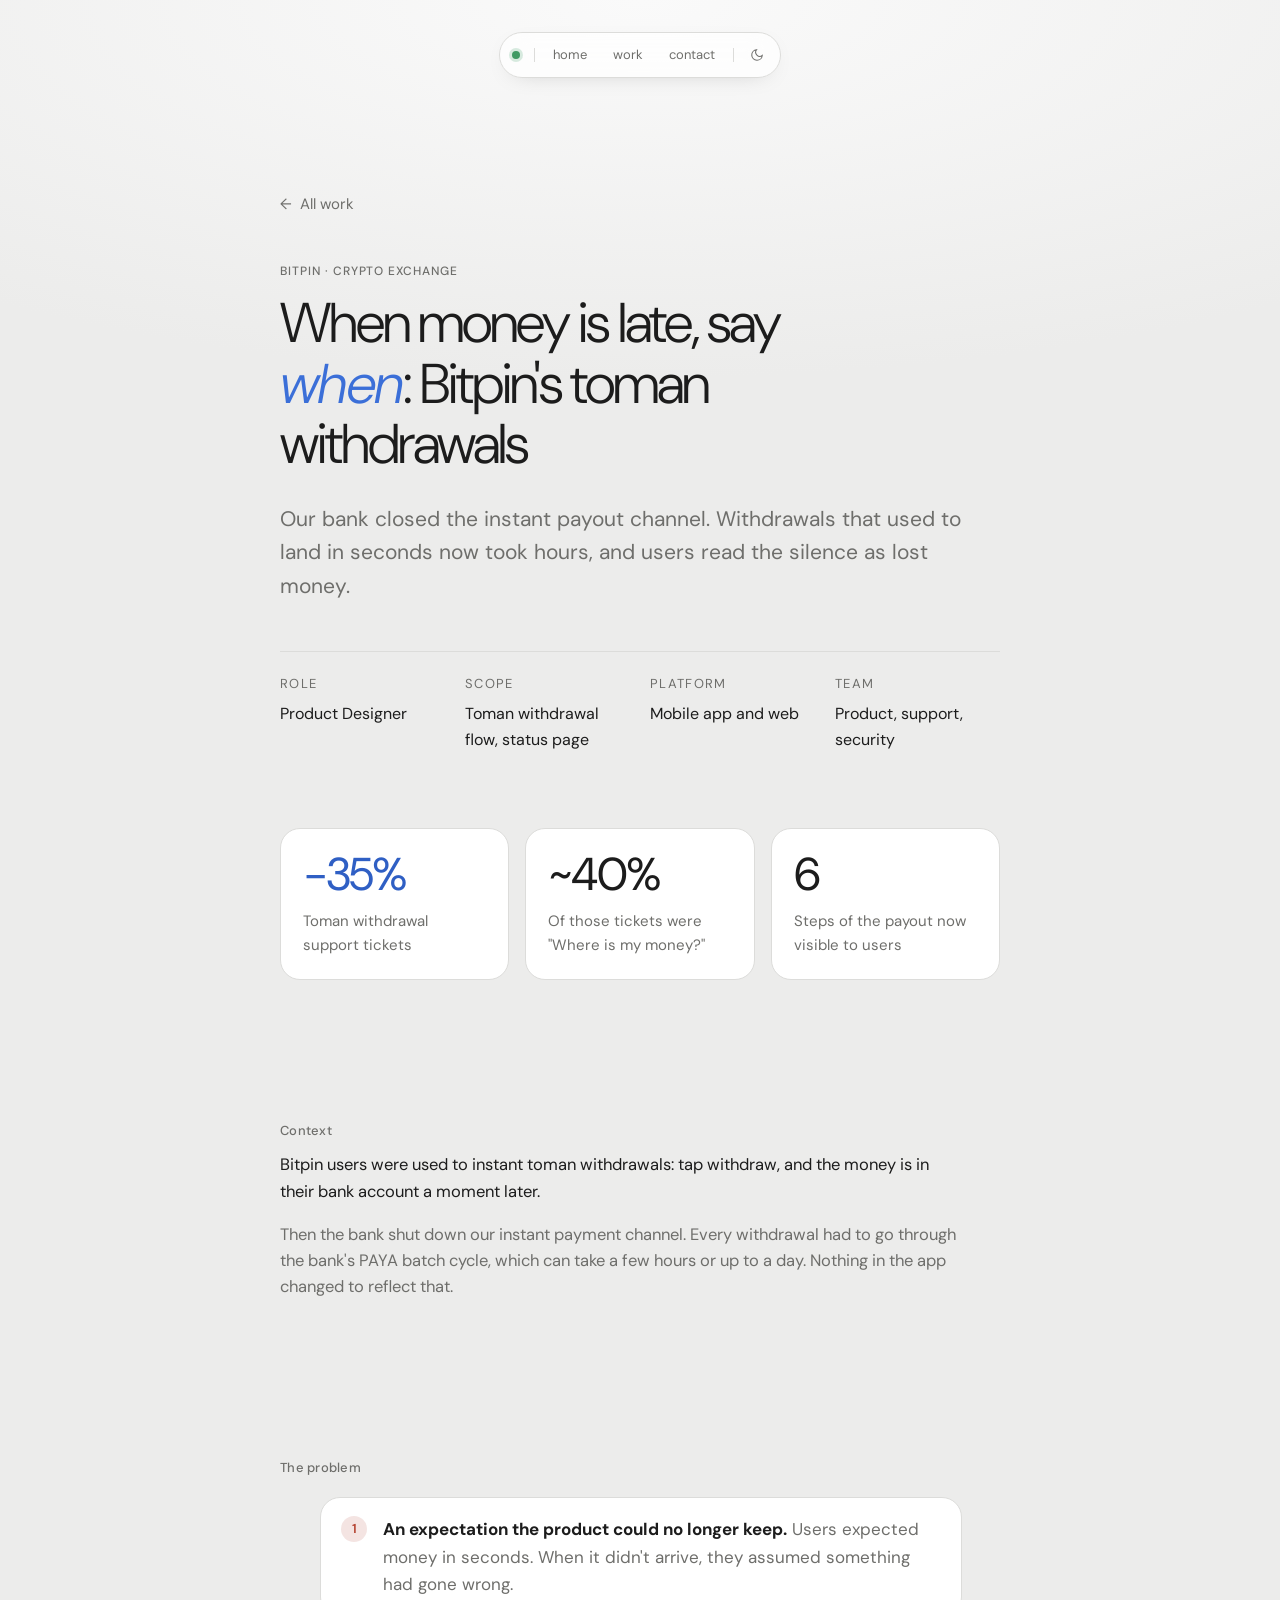
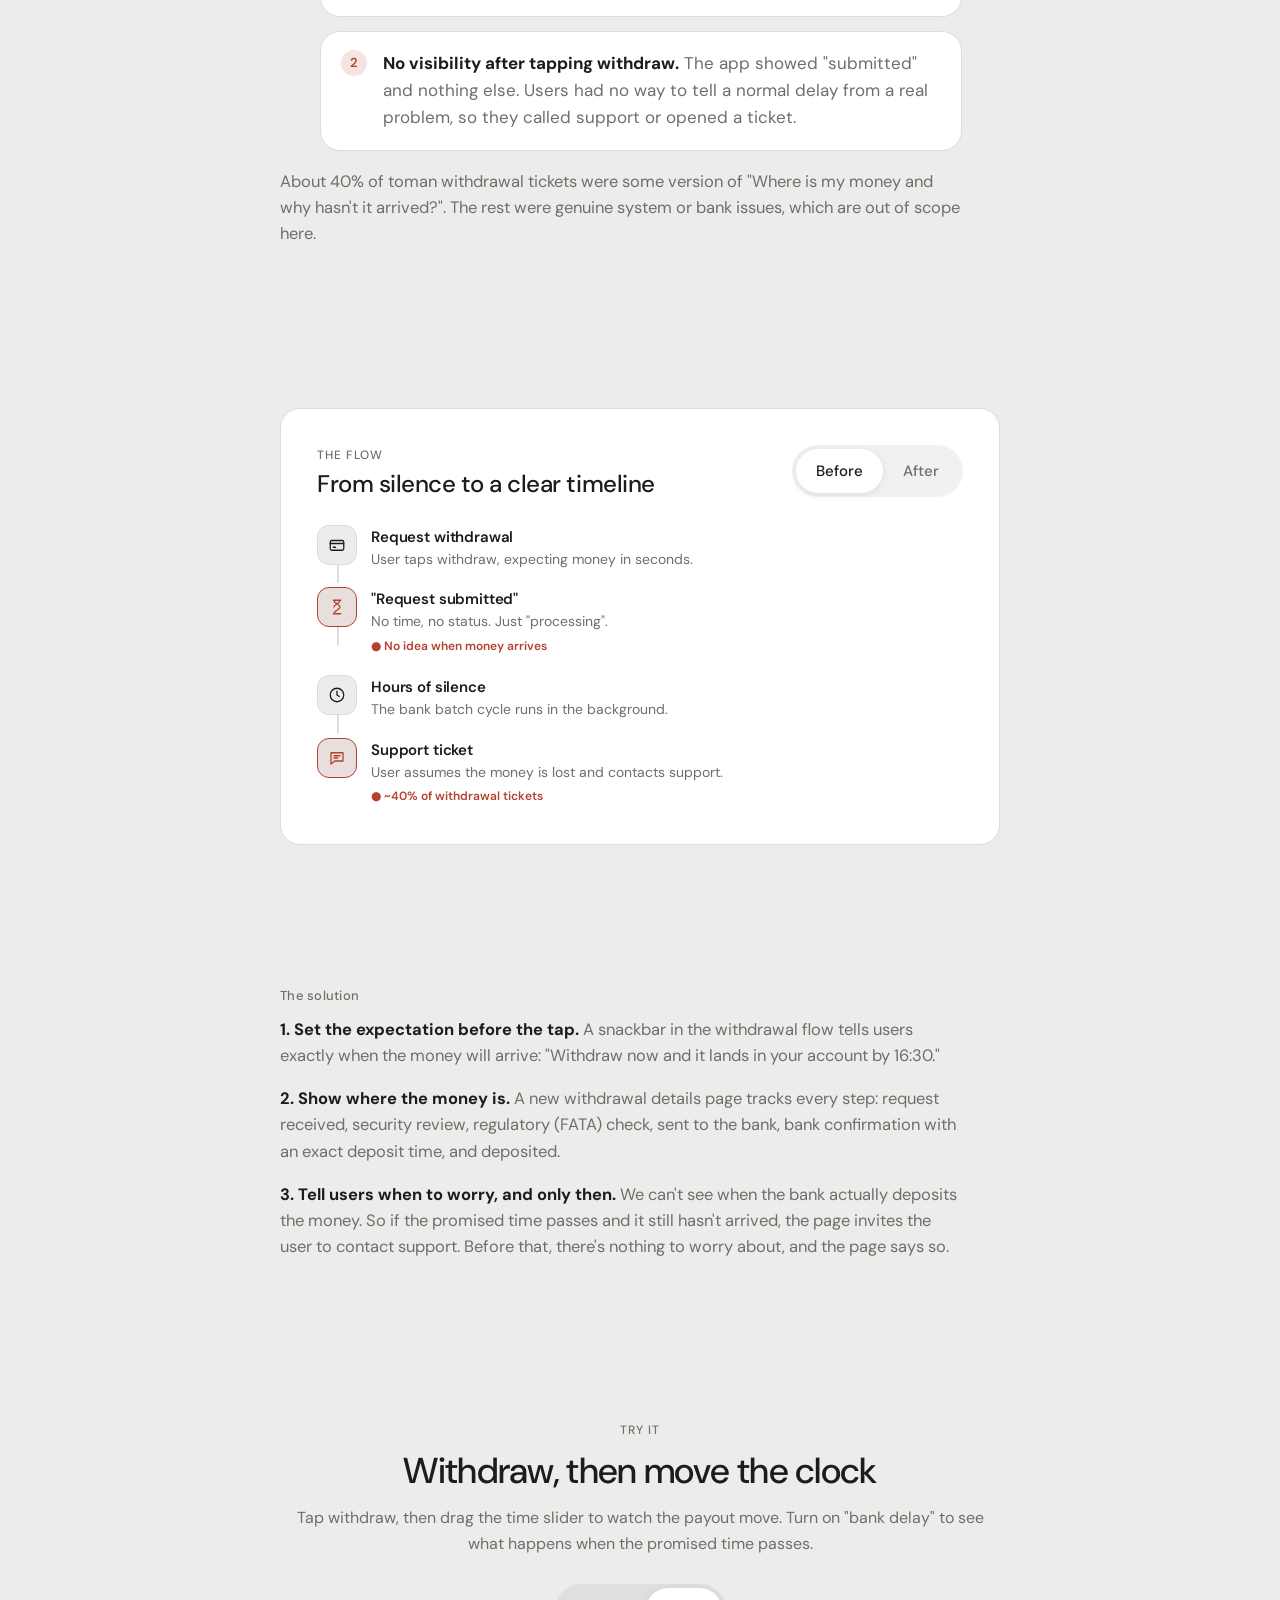
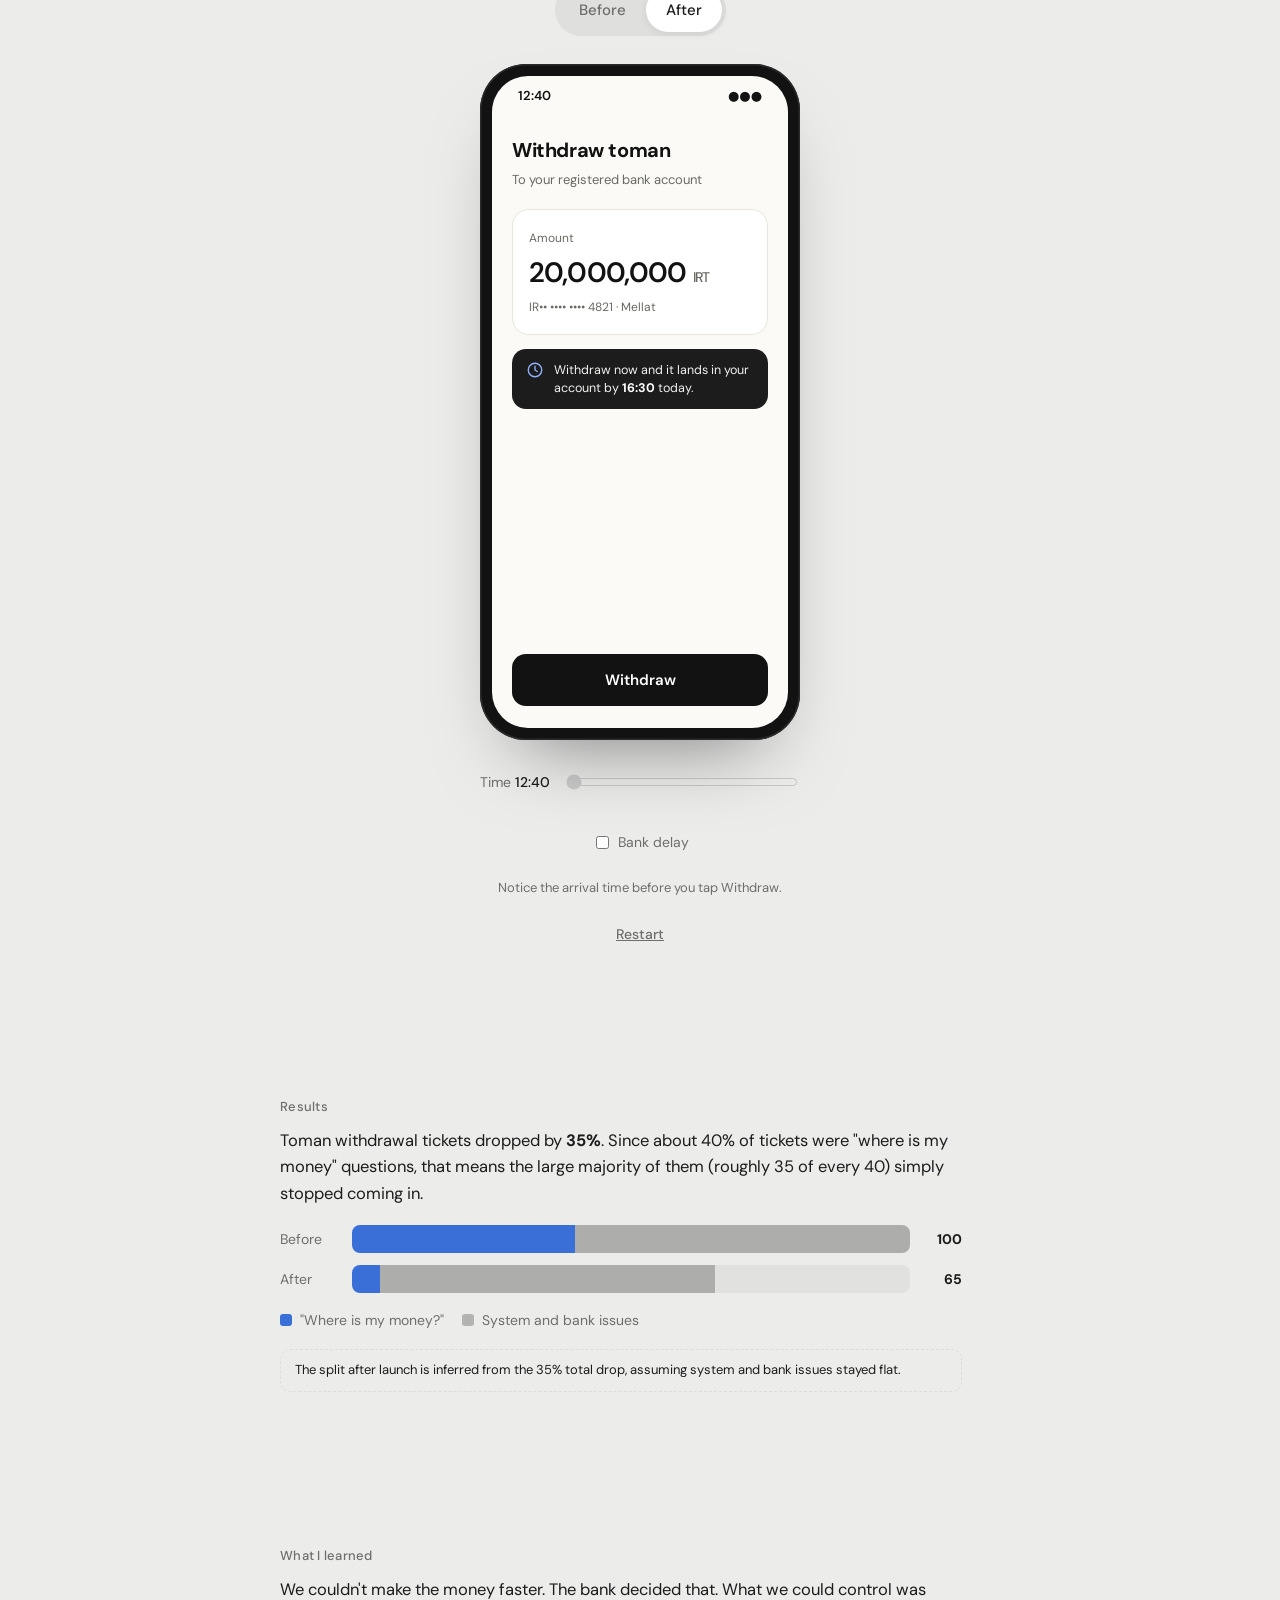
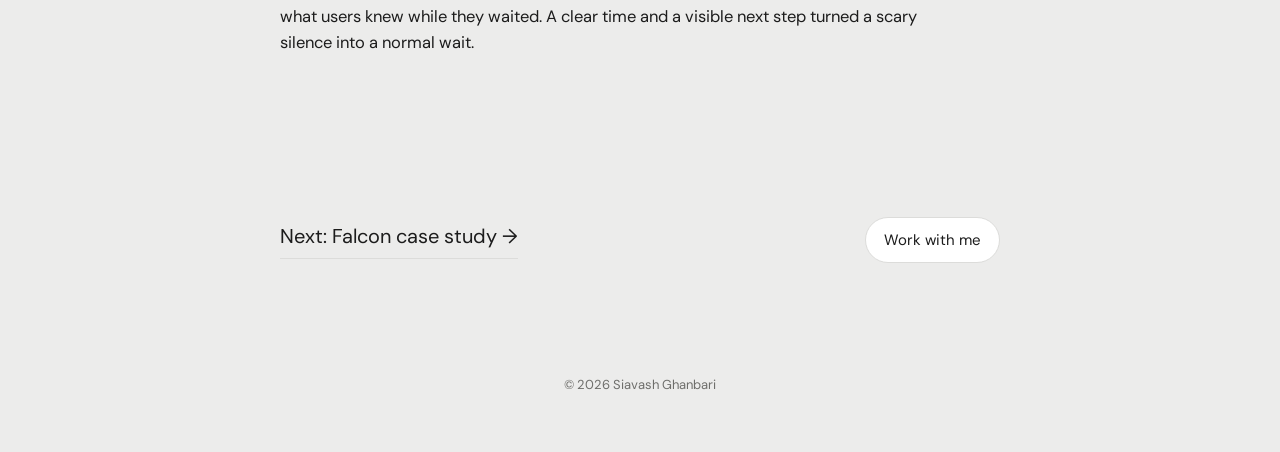
==== commit 5e4fc19a: "Add Falcon settlement planner case study Co-Authored-By: Claude Opus 5.5 <noreply@anthropic.com> Cla" ====
--- a/bitpin.html
+++ b/bitpin.html
@@ -191,7 +191,7 @@
 
     <section>
       <div class="wrap next-case">
-        <a class="big-link" href="zarpin.html" style="margin:0">← Zarpin case study</a>
+        <a class="big-link" href="falcon.html" style="margin:0">Next: Falcon case study →</a>
         <a class="btn" href="index.html#contact">Work with me</a>
       </div>
     </section>
@@ -217,6 +217,7 @@
       ],
     };
   </script>
+  <script src="smooth.js"></script>
   <script src="data.js"></script>
   <script src="main.js"></script>
   <script src="bitpin.js"></script>
--- a/styles.css
+++ b/styles.css
@@ -554,3 +554,72 @@
 [hidden] { display: none !important; }
 .phone { text-align: left; }
 @media (min-width: 681px) { .folder-front h3 { font-size: clamp(19px, 1.9vw, 23px); } .folder-front .metric b { font-size: clamp(28px, 3vw, 38px); } }
+
+/* JS smooth scrolling takes over from the native one */
+html.smooth-js { scroll-behavior: auto !important; }
+
+/* ---------- Falcon case study ---------- */
+:root { --green-ink: #23794d; }
+:root[data-theme="dark"] { --green-ink: #6cc897; }
+.kpi b.green, .compare b.green { color: var(--green-ink); }
+.compare { display: grid; grid-template-columns: 1fr 1fr; gap: 14px; }
+.compare > div { display: grid; gap: 6px; padding: 20px; border: 1px solid var(--line); border-radius: 16px; background: var(--surface); }
+.compare b { font-size: clamp(30px, 4vw, 40px); font-weight: 400; letter-spacing: -0.03em; line-height: 1.05; }
+.compare .muted { font-size: 14px; }
+@media (max-width: 480px) { .compare { grid-template-columns: 1fr; } }
+
+.appwin { width: 100%; max-width: 560px; margin: 0 auto; background: #fbfaf7; color: #1c1c1c; border-radius: 16px; overflow: hidden; text-align: left;
+  box-shadow: 0 1px 0 rgba(0,0,0,.04), 0 24px 50px -20px rgba(0,0,0,.28); border: 1px solid #e3e1da; }
+.appwin-bar { display: flex; align-items: center; gap: 6px; padding: 10px 14px; background: #efede7; border-bottom: 1px solid #e3e1da; }
+.appwin-bar i { width: 10px; height: 10px; border-radius: 50%; background: #d6d3ca; }
+.appwin-bar span { margin-left: 8px; font-size: 12px; color: #6e6e6b; }
+.appwin-body { padding: 16px; display: grid; gap: 14px; }
+.due { display: grid; grid-template-columns: 1fr 1fr; gap: 12px; }
+.due-col h6 { margin: 0 0 8px; font-size: 11px; font-weight: 600; letter-spacing: .06em; text-transform: uppercase; color: #8a8a85; }
+.due-col ul { list-style: none; padding: 0; margin: 0; display: grid; gap: 6px; }
+.due-col li { display: flex; justify-content: space-between; align-items: center; gap: 8px; padding: 8px 10px; background: #fff; border: 1px solid #e8e6df; border-radius: 10px; font-size: 13px; transition: background .35s, border-color .35s; }
+.due-col li b { display: block; font-weight: 500; font-size: 13px; }
+.due-col li span { display: flex; gap: 4px; margin-top: 3px; flex-wrap: wrap; }
+.due-col li em { font-style: normal; font-variant-numeric: tabular-nums; color: #3a3a38; white-space: nowrap; }
+.due-col li.matched { background: #edf7f1; border-color: #b9dfc8; }
+.fchip { font-size: 10.5px; padding: 1px 6px; border-radius: 99px; background: #f0eee8; color: #6e6e6b; }
+.gen-btn { min-height: 44px; border: 0; border-radius: 12px; background: #1c1c1c; color: #fff; font: 500 14px "DM Sans", sans-serif; cursor: pointer; transition: opacity .2s, transform .2s; }
+.gen-btn:hover { transform: translateY(-1px); }
+.gen-btn:disabled { opacity: .55; cursor: default; transform: none; }
+.gen-btn.ghost { background: transparent; color: #1c1c1c; border: 1px solid #d6d3ca; }
+.plan { list-style: none; padding: 0; margin: 0; display: grid; gap: 8px; }
+.plan:empty { display: none; }
+.plan li { display: grid; grid-template-columns: 1fr auto; gap: 4px 10px; align-items: center; padding: 10px 12px; background: #fff; border: 1px solid #e8e6df; border-left: 3px solid #23794d; border-radius: 10px; animation: snackIn .45s var(--ease); }
+.pl-route { display: flex; gap: 6px; align-items: center; font-size: 13px; flex-wrap: wrap; }
+.pl-route b { font-weight: 500; }
+.pl-route span { color: #23794d; }
+.pl-meta { grid-column: 1; font-size: 12px; color: #6e6e6b; font-variant-numeric: tabular-nums; }
+.plan .copy { grid-column: 2; grid-row: 1 / span 2; min-height: 36px; padding: 0 10px; border-radius: 9px; border: 1px solid #d6d3ca; background: #fff; color: #1c1c1c; font: 500 12px "DM Sans", sans-serif; cursor: pointer; }
+.plan .copy.done { background: #edf7f1; border-color: #b9dfc8; color: #1c5e3b; }
+.balance { margin: 0; font-size: 13px; color: #1c5e3b; background: #edf7f1; padding: 8px 12px; border-radius: 10px; }
+@media (max-width: 520px) {
+  .due { grid-template-columns: 1fr; }
+  .plan li { grid-template-columns: 1fr; }
+  .plan .copy { grid-column: 1; grid-row: auto; justify-self: start; }
+}
+
+.paper { background: #fffdf4; border: 1px solid #ece6cf; border-radius: 6px; padding: 16px 18px 18px 44px; min-height: 210px; position: relative;
+  background-image: repeating-linear-gradient(#fffdf4 0 29px, #e3e8f2 29px 30px); background-position: 0 44px;
+  font-family: "Caveat", "Comic Sans MS", cursive; color: #2b3a67; }
+.paper::before { content: ""; position: absolute; left: 32px; top: 0; bottom: 0; width: 1px; background: #f0b9b0; }
+.paper-head { margin: 0 0 8px; font-size: 22px; line-height: 30px; }
+.paper ol { margin: 0; padding: 0 0 0 18px; }
+.paper li { font-size: 19px; line-height: 30px; animation: snackIn .4s var(--ease); }
+.paper li.err { color: #b4412f; text-decoration: line-through; text-decoration-color: rgba(180,65,47,.5); }
+.paper li.err small { display: inline-block; margin-left: 8px; font: 600 10.5px "DM Sans", sans-serif; text-transform: uppercase; letter-spacing: .05em; color: #fff; background: #b4412f; padding: 1px 6px; border-radius: 99px; text-decoration: none; vertical-align: 2px; }
+.paper-meta { display: flex; justify-content: space-between; align-items: baseline; font-size: 13px; color: #6e6e6b; }
+.paper-meta b { font-size: 26px; font-weight: 400; font-variant-numeric: tabular-nums; color: #b4412f; letter-spacing: -0.02em; }
+
+.folder-back .blur.green { background:
+  radial-gradient(40% 50% at 22% 30%, #e4f6ea 0%, transparent 70%),
+  radial-gradient(45% 55% at 75% 25%, #3fa36b 0%, transparent 70%),
+  radial-gradient(50% 60% at 60% 85%, #0f4a2c 0%, transparent 70%),
+  radial-gradient(35% 40% at 30% 75%, #8fd3a8 0%, transparent 70%),
+  linear-gradient(135deg, #4f9d6f, #11402a); }
+.t-green { background: linear-gradient(150deg, #8fd3a8, #23794d); color: #fff; }
+@media (hover: none), (max-width: 480px) { .dock-item::after { display: none; } }
